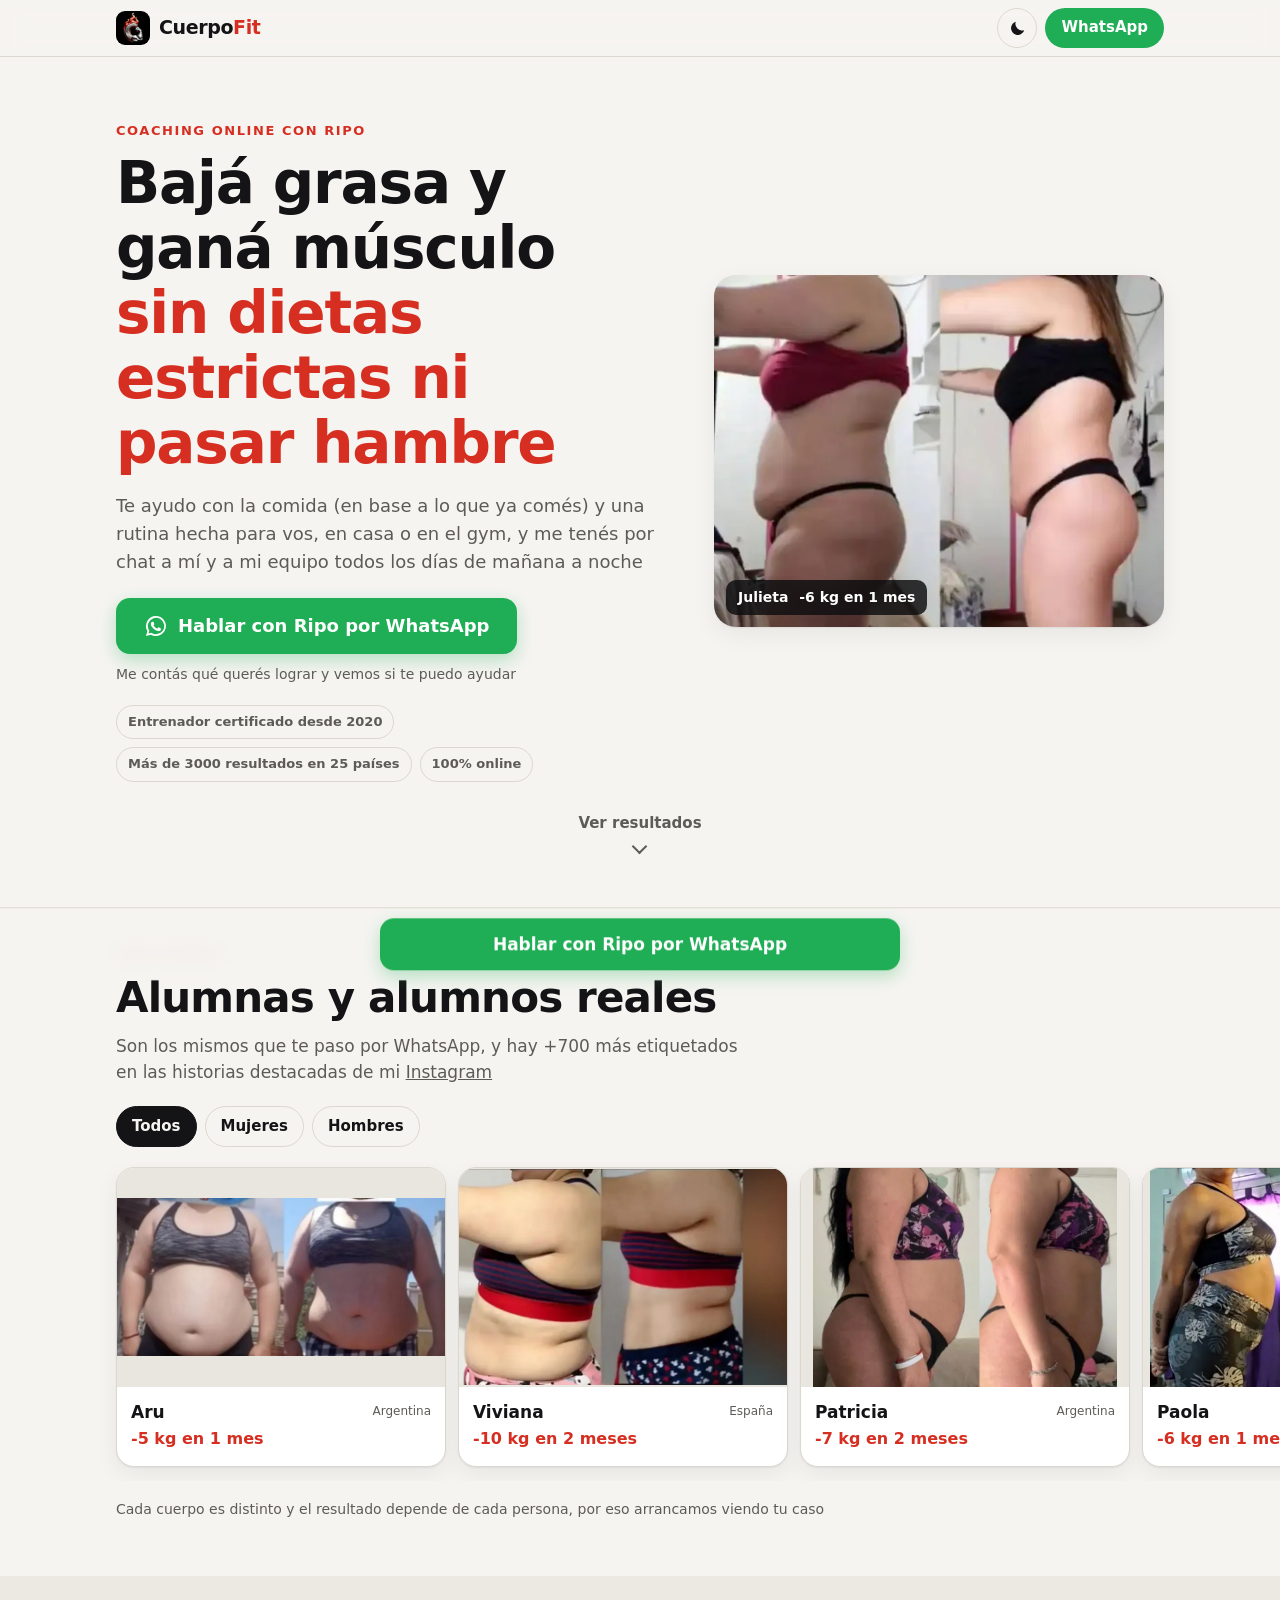
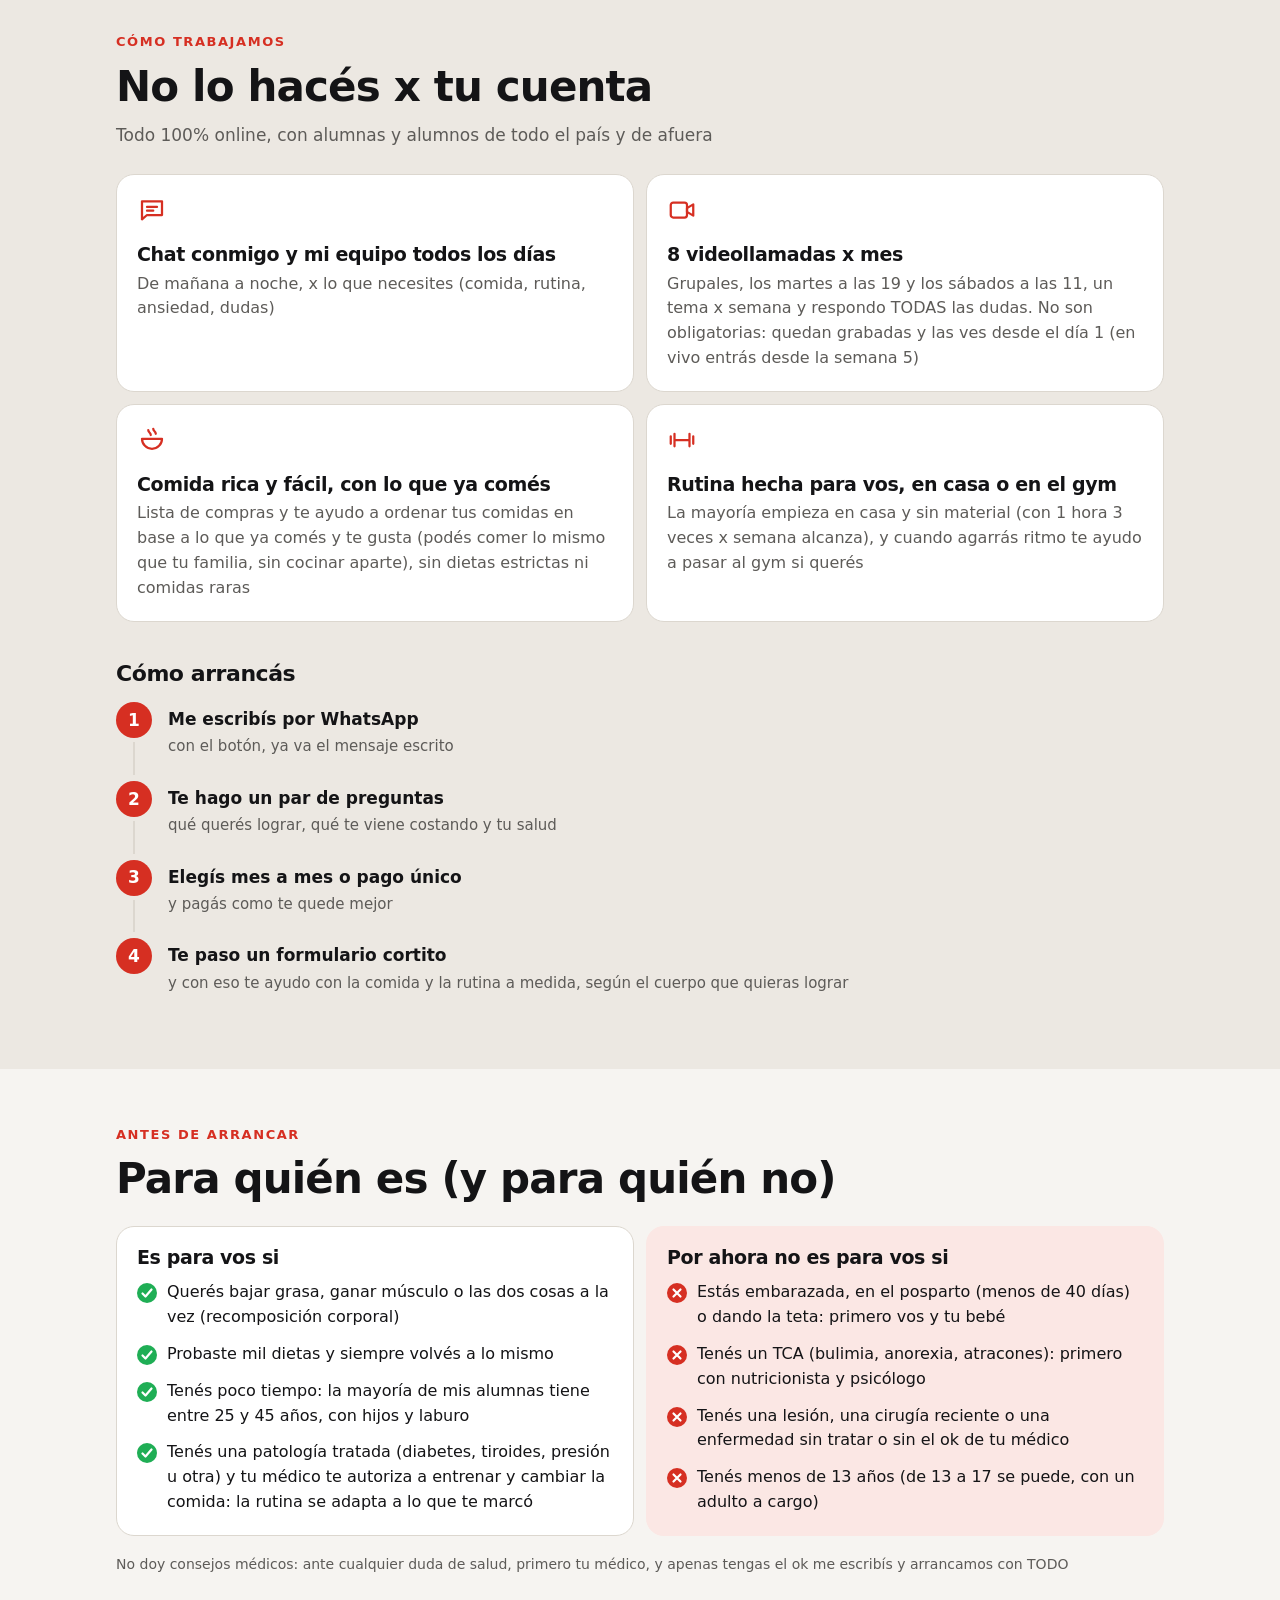
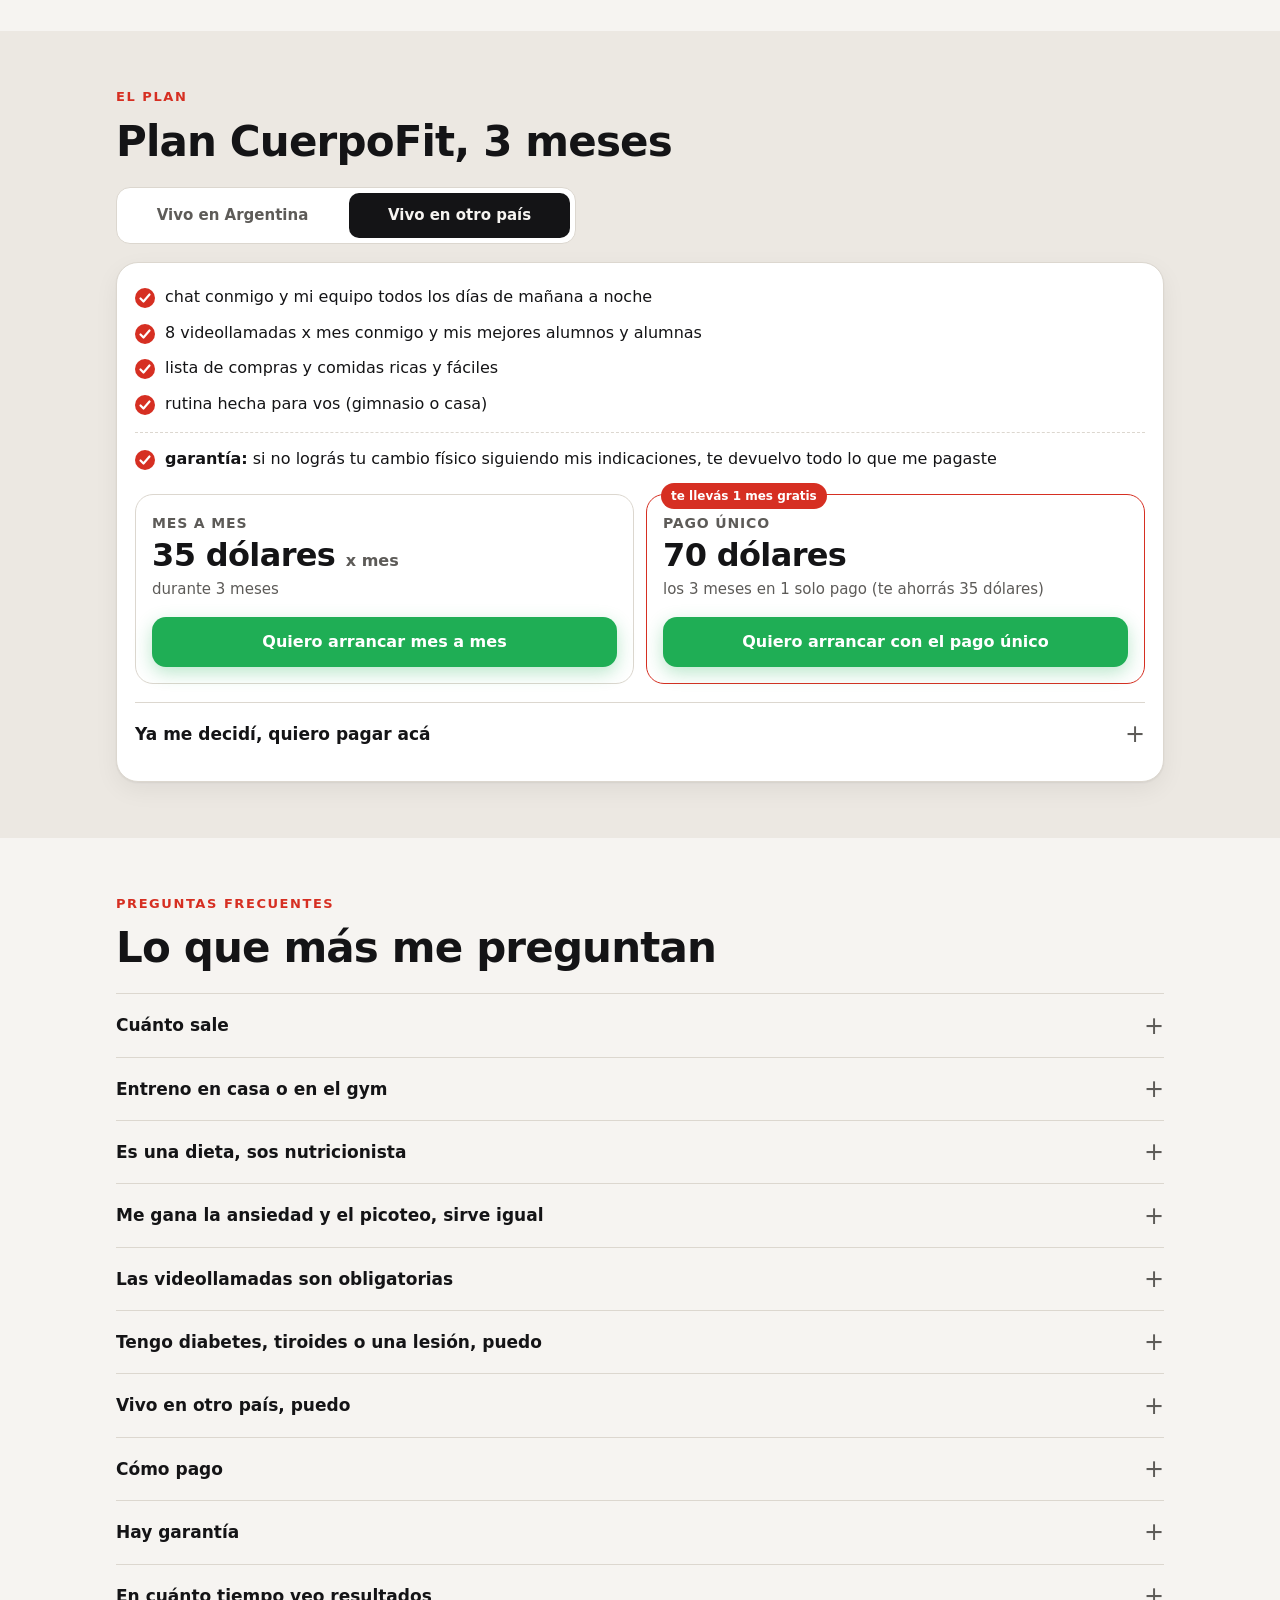
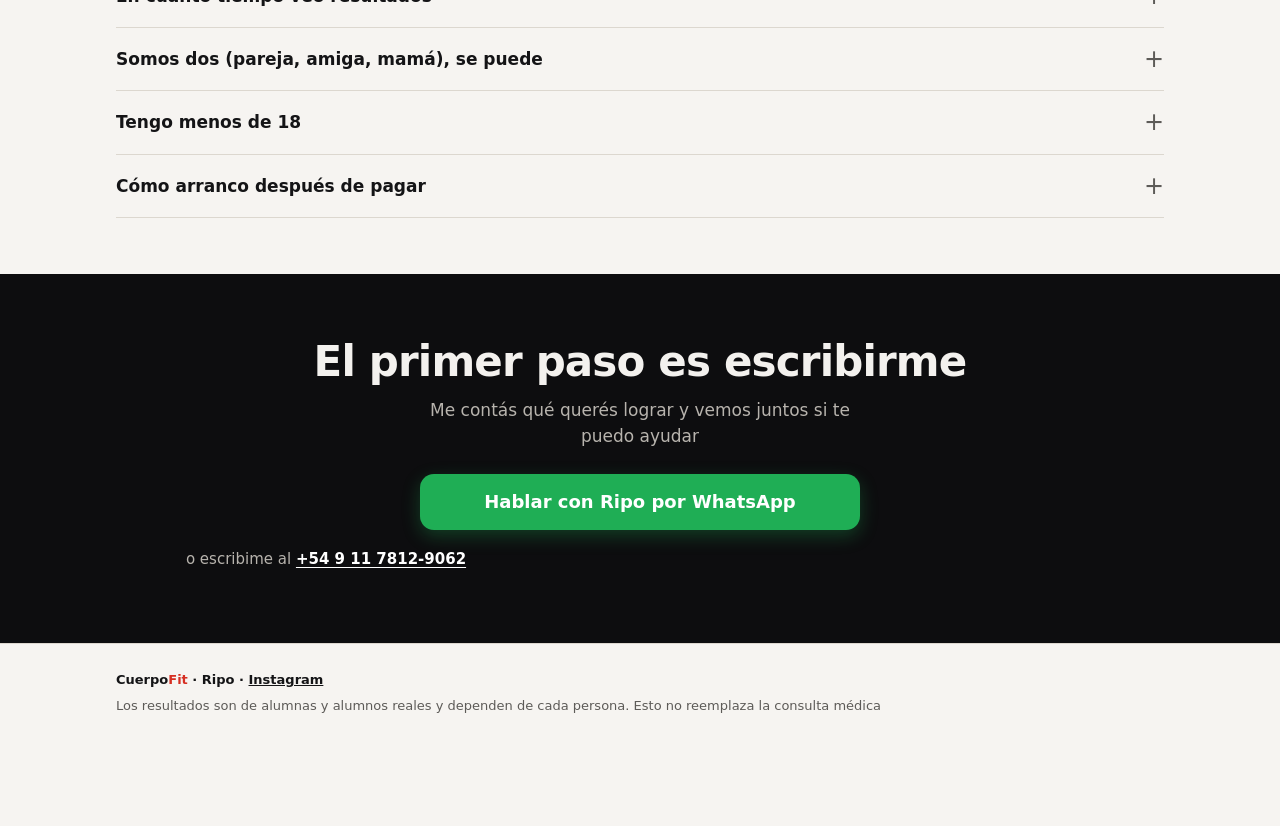
==== plan/index.html @ 4a41a340 "Página para leads en /plan (resultados, cómo funciona, plan y botón al wpp) Co-Authored-By: Claude F" ====
<!doctype html>
<html lang="es-AR">
<head>
<meta charset="utf-8">
<meta name="viewport" content="width=device-width, initial-scale=1, viewport-fit=cover">
<title>CuerpoFit con Ripo</title>
<meta name="description" content="Coaching online para bajar grasa y ganar músculo sin dietas estrictas: comida en base a lo que ya comés, rutina en casa o gym y chat conmigo y mi equipo todos los días">
<meta name="robots" content="noindex">
<meta name="color-scheme" content="dark light">
<meta name="theme-color" content="#0d0d0f" media="(prefers-color-scheme: dark)">
<meta name="theme-color" content="#f6f4f1" media="(prefers-color-scheme: light)">
<meta property="og:title" content="CuerpoFit con Ripo">
<meta property="og:description" content="Bajá grasa y ganá músculo sin dietas estrictas ni pasar hambre">
<meta property="og:image" content="assets/img/julieta.webp">
<link rel="icon" href="assets/img/favicon.png">
<link rel="apple-touch-icon" href="assets/img/icon-180.png">
<link rel="preload" as="image" href="assets/img/julieta.webp" fetchpriority="high">
<link rel="stylesheet" href="assets/styles.css">
<script>
  // tema elegido a mano (si lo hay) antes de pintar, para que no parpadee
  try { var t = localStorage.getItem("cf-tema"); if (t === "light" || t === "dark") document.documentElement.setAttribute("data-theme", t); } catch (e) {}
</script>
</head>
<body>

<a class="skip" href="#plan">Ir al plan y los valores</a>

<div class="inapp" id="inapp" hidden>
  <p><b>Estás dentro de TikTok:</b> para que se abra WhatsApp tocá los <b>3 puntitos ···</b> de arriba a la derecha y elegí <b>Abrir en el navegador</b></p>
</div>

<header class="top">
  <div class="wrap top-in">
    <a class="marca" href="#inicio" aria-label="CuerpoFit, inicio">
      <img src="assets/img/logo.webp" width="34" height="34" alt="">
      <span>Cuerpo<em>Fit</em></span>
    </a>
    <div class="top-acc">
      <button class="tema" id="tema" type="button" aria-label="Cambiar entre modo claro y oscuro">
        <svg class="i-sol" viewBox="0 0 24 24" aria-hidden="true"><circle cx="12" cy="12" r="4.5"/><path d="M12 2v2.5M12 19.5V22M2 12h2.5M19.5 12H22M4.9 4.9l1.8 1.8M17.3 17.3l1.8 1.8M4.9 19.1l1.8-1.8M17.3 6.7l1.8-1.8"/></svg>
        <svg class="i-luna" viewBox="0 0 24 24" aria-hidden="true"><path d="M20.5 14.2A8.5 8.5 0 0 1 9.8 3.5a8.5 8.5 0 1 0 10.7 10.7z"/></svg>
      </button>
      <a class="pill js-wa" data-boton="hablar" href="https://wa.me/5491178129062?text=hola%20Ripo%2C%20vengo%20de%20la%20p%C3%A1gina">WhatsApp</a>
    </div>
  </div>
</header>

<main>

<!-- 1. Qué es y para quién -->
<section class="hero" id="inicio">
  <div class="wrap hero-in">
    <div class="hero-txt">
      <p class="kicker">Coaching online con Ripo</p>
      <h1>Bajá grasa y ganá músculo <span>sin dietas estrictas ni pasar hambre</span></h1>
      <p class="lead">Te ayudo con la comida (en base a lo que ya comés) y una rutina hecha para vos, en casa o en el gym, y me tenés por chat a mí y a mi equipo todos los días de mañana a noche</p>
      <a class="btn btn-wa js-wa" id="cta-hero" data-boton="hablar" href="https://wa.me/5491178129062?text=hola%20Ripo%2C%20vengo%20de%20la%20p%C3%A1gina">
        <svg viewBox="0 0 24 24" aria-hidden="true"><path d="M12 2a10 10 0 0 0-8.6 15.1L2 22l5-1.3A10 10 0 1 0 12 2zm0 18.2a8.2 8.2 0 0 1-4.2-1.2l-.3-.2-3 .8.8-2.9-.2-.3A8.2 8.2 0 1 1 12 20.2zm4.5-6.1c-.2-.1-1.5-.7-1.7-.8-.2-.1-.4-.1-.6.1l-.8 1c-.1.2-.3.2-.5.1a6.7 6.7 0 0 1-3.3-2.9c-.2-.4.2-.4.7-1.3.1-.2 0-.3 0-.4l-.8-1.8c-.2-.5-.4-.4-.6-.4h-.5c-.2 0-.4.1-.7.3a2.8 2.8 0 0 0-.9 2.1 4.9 4.9 0 0 0 1 2.6 11.2 11.2 0 0 0 4.3 3.8c1.6.7 2.2.7 3 .6.5-.1 1.5-.6 1.7-1.2.2-.6.2-1.1.2-1.2-.1-.1-.3-.2-.5-.3z"/></svg>
        Hablar con Ripo por WhatsApp
      </a>
      <p class="sub-cta">Me contás qué querés lograr y vemos si te puedo ayudar</p>
      <ul class="sellos">
        <li>Entrenador certificado desde 2020</li>
        <li>Más de 3000 resultados en 25 países</li>
        <li>100% online</li>
      </ul>
    </div>
    <figure class="hero-foto">
      <img src="assets/img/julieta.webp" width="665" height="520" alt="Antes y después de Julieta, de perfil: menos panza y cintura más chica" fetchpriority="high">
      <figcaption><b>Julieta</b> -6 kg en 1 mes</figcaption>
    </figure>
  </div>
  <a class="bajar" href="#resultados">Ver resultados</a>
</section>

<!-- 2. Resultados reales (los mismos del PDF que manda el closer) -->
<section class="sec" id="resultados" aria-labelledby="t-res">
  <div class="wrap">
    <p class="kicker">Resultados</p>
    <h2 id="t-res">Alumnas y alumnos reales</h2>
    <p class="intro">Son los mismos que te paso por WhatsApp, y hay +700 más etiquetados en las historias destacadas de mi <a href="https://www.instagram.com/joa.ripo/" rel="noopener" target="_blank">Instagram</a></p>
    <div class="chips" role="group" aria-label="Filtrar resultados">
      <button type="button" class="chip on" data-f="todos" aria-pressed="true">Todos</button>
      <button type="button" class="chip" data-f="m" aria-pressed="false">Mujeres</button>
      <button type="button" class="chip" data-f="h" aria-pressed="false">Hombres</button>
    </div>
  </div>
  <div class="carrusel" id="carrusel" tabindex="0" aria-label="Fotos de antes y después, deslizá para ver más">
    <figure class="res" data-g="m"><img src="assets/img/aru.webp" width="720" height="346" alt="Antes y después de Aru" loading="lazy" decoding="async"><figcaption><b>Aru</b><span>-5 kg en 1 mes</span><small>Argentina</small></figcaption></figure>
    <figure class="res" data-g="m"><img src="assets/img/viviana.webp" width="720" height="474" alt="Antes y después de Viviana" loading="lazy" decoding="async"><figcaption><b>Viviana</b><span>-10 kg en 2 meses</span><small>España</small></figcaption></figure>
    <figure class="res" data-g="m"><img src="assets/img/patricia.webp" width="707" height="508" alt="Antes y después de Patricia" loading="lazy" decoding="async"><figcaption><b>Patricia</b><span>-7 kg en 2 meses</span><small>Argentina</small></figcaption></figure>
    <figure class="res" data-g="m"><img src="assets/img/paola.webp" width="606" height="423" alt="Antes y después de Paola" loading="lazy" decoding="async"><figcaption><b>Paola</b><span>-6 kg en 1 mes y medio</span><small>Argentina</small></figcaption></figure>
    <figure class="res" data-g="m"><img src="assets/img/karla.webp" width="619" height="520" alt="Antes y después de Karla" loading="lazy" decoding="async"><figcaption><b>Karla</b><span>-3 kg en 21 días</span><small>Argentina</small></figcaption></figure>
    <figure class="res" data-g="m"><img src="assets/img/sofia.webp" width="583" height="520" alt="Antes y después de Sofía" loading="lazy" decoding="async"><figcaption><b>Sofía</b><span>+5 kg en 1 mes</span><small>España</small></figcaption></figure>
    <figure class="res" data-g="h"><img src="assets/img/bruno.webp" width="622" height="442" alt="Antes y después de Bruno" loading="lazy" decoding="async"><figcaption><b>Bruno</b><span>-25 kg en 6 meses</span><small>Argentina</small></figcaption></figure>
    <figure class="res" data-g="h"><img src="assets/img/facundo.webp" width="720" height="234" alt="Progreso de Facundo en cuatro fotos" loading="lazy" decoding="async"><figcaption><b>Facundo</b><span>-18 kg en 5 meses</span><small>Argentina</small></figcaption></figure>
    <figure class="res" data-g="h"><img src="assets/img/joel.webp" width="720" height="440" alt="Antes y después de Joel" loading="lazy" decoding="async"><figcaption><b>Joel</b><span>-14 kg en 3 meses</span><small>Venezuela</small></figcaption></figure>
    <figure class="res" data-g="h"><img src="assets/img/tomas.webp" width="629" height="394" alt="Antes y después de Tomás" loading="lazy" decoding="async"><figcaption><b>Tomás</b><span>-13 kg en 56 días</span><small>Argentina</small></figcaption></figure>
    <figure class="res" data-g="h"><img src="assets/img/ricardo.webp" width="720" height="434" alt="Antes y después de Ricardo" loading="lazy" decoding="async"><figcaption><b>Ricardo</b><span>-10 kg en 2 meses</span><small>Argentina</small></figcaption></figure>
    <figure class="res" data-g="h"><img src="assets/img/juan.webp" width="411" height="474" alt="Antes y después de Juan" loading="lazy" decoding="async"><figcaption><b>Juan</b><span>-10 kg en 3 meses</span><small>Argentina</small></figcaption></figure>
    <figure class="res" data-g="h"><img src="assets/img/jorge.webp" width="720" height="463" alt="Antes y después de Jorge" loading="lazy" decoding="async"><figcaption><b>Jorge</b><span>-10 kg en 3 meses</span><small>Argentina</small></figcaption></figure>
    <figure class="res" data-g="h"><img src="assets/img/alejandro.webp" width="682" height="438" alt="Antes y después de Alejandro" loading="lazy" decoding="async"><figcaption><b>Alejandro</b><span>-7 kg en 2 meses</span><small>Argentina</small></figcaption></figure>
    <figure class="res" data-g="h"><img src="assets/img/emanuel.webp" width="533" height="392" alt="Antes y después de Emanuel" loading="lazy" decoding="async"><figcaption><b>Emanuel</b><span>-7 kg en 2 meses</span><small>México</small></figcaption></figure>
    <figure class="res" data-g="h"><img src="assets/img/german.webp" width="527" height="520" alt="Antes y después de Germán" loading="lazy" decoding="async"><figcaption><b>Germán</b><span>-3 kg en 14 días</span><small>Argentina</small></figcaption></figure>
    <figure class="res" data-g="h"><img src="assets/img/bilal.webp" width="713" height="472" alt="Antes y después de Bilal" loading="lazy" decoding="async"><figcaption><b>Bilal</b><span>+7 kg en 3 meses</span><small>España</small></figcaption></figure>
  </div>
  <div class="wrap">
    <p class="nota">Cada cuerpo es distinto y el resultado depende de cada persona, por eso arrancamos viendo tu caso</p>
  </div>
</section>

<!-- 3. Cómo funciona -->
<section class="sec alt" id="como" aria-labelledby="t-como">
  <div class="wrap">
    <p class="kicker">Cómo trabajamos</p>
    <h2 id="t-como">No lo hacés x tu cuenta</h2>
    <p class="intro">Todo 100% online, con alumnas y alumnos de todo el país y de afuera</p>
    <div class="grid4">
      <article class="card">
        <svg viewBox="0 0 24 24" aria-hidden="true"><path d="M4 5h16v11H8l-4 3.5z"/><path d="M8 9.5h8M8 12.5h5"/></svg>
        <h3>Chat conmigo y mi equipo todos los días</h3>
        <p>De mañana a noche, x lo que necesites (comida, rutina, ansiedad, dudas)</p>
      </article>
      <article class="card">
        <svg viewBox="0 0 24 24" aria-hidden="true"><rect x="3" y="6" width="13" height="12" rx="2"/><path d="M16 10.5l5-3v9l-5-3z"/></svg>
        <h3>8 videollamadas x mes</h3>
        <p>Grupales, los martes a las 19 y los sábados a las 11, un tema x semana y respondo TODAS las dudas. No son obligatorias: quedan grabadas y las ves desde el día 1 (en vivo entrás desde la semana 5)</p>
      </article>
      <article class="card">
        <svg viewBox="0 0 24 24" aria-hidden="true"><path d="M4 11h16a8 8 0 0 1-16 0z"/><path d="M9 4c0 2 2 2 2 4M13 3c0 2 2 2 2 4"/></svg>
        <h3>Comida rica y fácil, con lo que ya comés</h3>
        <p>Lista de compras y te ayudo a ordenar tus comidas en base a lo que ya comés y te gusta (podés comer lo mismo que tu familia, sin cocinar aparte), sin dietas estrictas ni comidas raras</p>
      </article>
      <article class="card">
        <svg viewBox="0 0 24 24" aria-hidden="true"><path d="M3 9v6M6 7v10M18 7v10M21 9v6M6 12h12"/></svg>
        <h3>Rutina hecha para vos, en casa o en el gym</h3>
        <p>La mayoría empieza en casa y sin material (con 1 hora 3 veces x semana alcanza), y cuando agarrás ritmo te ayudo a pasar al gym si querés</p>
      </article>
    </div>

    <h3 class="h-pasos">Cómo arrancás</h3>
    <ol class="pasos">
      <li><b>Me escribís por WhatsApp</b><span>con el botón, ya va el mensaje escrito</span></li>
      <li><b>Te hago un par de preguntas</b><span>qué querés lograr, qué te viene costando y tu salud</span></li>
      <li><b>Elegís mes a mes o pago único</b><span>y pagás como te quede mejor</span></li>
      <li><b>Te paso un formulario cortito</b><span>y con eso te ayudo con la comida y la rutina a medida, según el cuerpo que quieras lograr</span></li>
    </ol>
  </div>
</section>

<!-- 4. Para quién es y para quién no -->
<section class="sec" id="para-quien" aria-labelledby="t-quien">
  <div class="wrap">
    <p class="kicker">Antes de arrancar</p>
    <h2 id="t-quien">Para quién es (y para quién no)</h2>
    <div class="dos">
      <div class="lista si">
        <h3>Es para vos si</h3>
        <ul>
          <li>Querés bajar grasa, ganar músculo o las dos cosas a la vez (recomposición corporal)</li>
          <li>Probaste mil dietas y siempre volvés a lo mismo</li>
          <li>Tenés poco tiempo: la mayoría de mis alumnas tiene entre 25 y 45 años, con hijos y laburo</li>
          <li>Tenés una patología tratada (diabetes, tiroides, presión u otra) y tu médico te autoriza a entrenar y cambiar la comida: la rutina se adapta a lo que te marcó</li>
        </ul>
      </div>
      <div class="lista no">
        <h3>Por ahora no es para vos si</h3>
        <ul>
          <li>Estás embarazada, en el posparto (menos de 40 días) o dando la teta: primero vos y tu bebé</li>
          <li>Tenés un TCA (bulimia, anorexia, atracones): primero con nutricionista y psicólogo</li>
          <li>Tenés una lesión, una cirugía reciente o una enfermedad sin tratar o sin el ok de tu médico</li>
          <li>Tenés menos de 13 años (de 13 a 17 se puede, con un adulto a cargo)</li>
        </ul>
      </div>
    </div>
    <p class="nota">No doy consejos médicos: ante cualquier duda de salud, primero tu médico, y apenas tengas el ok me escribís y arrancamos con TODO</p>
  </div>
</section>

<!-- 5. El plan y los valores según país -->
<section class="sec alt" id="plan" aria-labelledby="t-plan">
  <div class="wrap">
    <p class="kicker">El plan</p>
    <h2 id="t-plan">Plan CuerpoFit, 3 meses</h2>

    <div class="pais" role="radiogroup" aria-label="Dónde vivís">
      <button type="button" role="radio" class="pais-b" data-pais="ar" aria-checked="false">Vivo en Argentina</button>
      <button type="button" role="radio" class="pais-b" data-pais="ext" aria-checked="false">Vivo en otro país</button>
    </div>
    <p class="pais-pide" id="pais-pide">Elegí dónde vivís para ver los valores</p>

    <div class="plan">
      <ul class="incluye">
        <li>chat conmigo y mi equipo todos los días de mañana a noche</li>
        <li>8 videollamadas x mes conmigo y mis mejores alumnos y alumnas</li>
        <li>lista de compras y comidas ricas y fáciles</li>
        <li>rutina hecha para vos (gimnasio o casa)</li>
        <li class="gar"><b>garantía:</b> si no lográs tu cambio físico siguiendo mis indicaciones, te devuelvo todo lo que me pagaste</li>
      </ul>

      <div class="precios" id="precios" hidden>
        <div class="op">
          <p class="op-t">Mes a mes</p>
          <p class="op-p"><span data-v="mes"></span> <small>x mes</small></p>
          <p class="op-s">durante 3 meses</p>
          <a class="btn btn-wa btn-sm js-wa" data-boton="mes" href="https://wa.me/5491178129062">Quiero arrancar mes a mes</a>
        </div>
        <div class="op op-dest">
          <p class="op-badge">te llevás 1 mes gratis</p>
          <p class="op-t">Pago único</p>
          <p class="op-p"><span data-v="unico"></span></p>
          <p class="op-s">los 3 meses en 1 solo pago (te ahorrás <span data-v="ahorro"></span>)</p>
          <a class="btn btn-wa btn-sm js-wa" data-boton="unico" href="https://wa.me/5491178129062">Quiero arrancar con el pago único</a>
        </div>
      </div>

      <details class="pagar" id="pagar" hidden>
        <summary>Ya me decidí, quiero pagar acá</summary>
        <div class="pagar-in">
          <p data-v="medio"></p>
          <div class="pagar-bot">
            <a class="btn btn-pago js-pago" data-op="mes" href="#" rel="noopener" target="_blank">Pagar <span data-v="mes"></span> (primer mes)</a>
            <a class="btn btn-pago js-pago" data-op="unico" href="#" rel="noopener" target="_blank">Pagar <span data-v="unico"></span> (pago único)</a>
          </div>
          <p class="pagar-nota">Después de pagar, mandame el comprobante por WhatsApp así arrancamos</p>
          <a class="btn btn-linea js-wa" data-boton="pague" href="https://wa.me/5491178129062">Ya pagué, mandar comprobante</a>
          <p class="pagar-alt" data-v="alt"></p>
        </div>
      </details>
    </div>
  </div>
</section>

<!-- 6. Preguntas frecuentes (las que más llegan por privado y por wpp) -->
<section class="sec" id="preguntas" aria-labelledby="t-faq">
  <div class="wrap">
    <p class="kicker">Preguntas frecuentes</p>
    <h2 id="t-faq">Lo que más me preguntan</h2>
    <div class="faq">
      <details><summary>Cuánto sale</summary><p>Lo tenés arriba en <a href="#plan">el plan</a>, según si vivís en Argentina o afuera. Podés pagar mes a mes o los 3 meses juntos en 1 solo pago (y te llevás 1 mes gratis)</p></details>
      <details><summary>Entreno en casa o en el gym</summary><p>Como quieras, la mayoría de mis alumnas empieza en casa y sin material, y una vez que se acomodan y agarramos ritmo, las ayudo a empezar el gym a las que quieren</p></details>
      <details><summary>Es una dieta, sos nutricionista</summary><p>Soy entrenador especialista en pérdida de grasa y ganancia de músculo, y mejoro tus comidas en base a lo que YA venís comiendo (no te doy cosas raras ni dietas estrictas)</p></details>
      <details><summary>Me gana la ansiedad y el picoteo, sirve igual</summary><p>Es lo que le pasa a casi todas mis alumnas antes de arrancar (después de probar mil cosas), y para eso está el chat conmigo y mi equipo todos los días: lo vamos ordenando SIN dejar de comer lo que te gusta y sin pasar hambre</p></details>
      <details><summary>Las videollamadas son obligatorias</summary><p>No, quedan grabadas y las ves cuando puedas desde el día 1 (en vivo entrás desde la semana 5)</p></details>
      <details><summary>Tengo diabetes, tiroides o una lesión, puedo</summary><p>Si lo estás tratando con tu médico y te autoriza a entrenar y cambiar la comida, si: la rutina se adapta a lo que te marcó. Si no lo trataste o no tenés el ok, primero tu médico y apenas lo tengas me escribís (yo no doy consejos médicos)</p></details>
      <details><summary>Vivo en otro país, puedo</summary><p>Si, es todo 100% online y tengo alumnas de todo el país y de afuera. Se paga en dólares con tarjeta de débito o crédito (sin hacerte cuenta de PayPal), o x Prex o Western</p></details>
      <details><summary>Cómo pago</summary><p>En Argentina con Mercado Pago (desde acá mismo) o transferencia, y afuera con tarjeta, Prex o Western. Después me mandás el comprobante por WhatsApp y arrancamos</p></details>
      <details><summary>Hay garantía</summary><p>Si, la devolución aplica cuando, habiendo completado los meses que contrataste y haciendo el plan, no llegás al cuerpo que querés: ahí te devuelvo TODO lo que pagaste, cada centavo</p></details>
      <details><summary>En cuánto tiempo veo resultados</summary><p>Depende de cada cuerpo y de cuánto lo sostengas, x eso no te prometo kilos exactos. Lo que ves arriba son alumnas y alumnos reales, y muchas bajan 10 kg en 2 a 3 meses</p></details>
      <details><summary>Somos dos (pareja, amiga, mamá), se puede</summary><p>Si, hay plan para dos, escribime y te paso el valor</p></details>
      <details><summary>Tengo menos de 18</summary><p>De 13 a 17 se puede, pero tiene que estar de acuerdo un adulto que se haga cargo (mamá, papá o tutor): que me escriba y le explico todo. Menores de 13, no</p></details>
      <details><summary>Cómo arranco después de pagar</summary><p>Me mandás el comprobante por WhatsApp y te paso un formulario cortito, con eso te ayudo con la comida y la rutina a medida (según el cuerpo que quieras lograr)</p></details>
    </div>
  </div>
</section>

<!-- 7. Cierre -->
<section class="cierre" id="cierre" aria-labelledby="t-cierre">
  <div class="wrap">
    <h2 id="t-cierre">El primer paso es escribirme</h2>
    <p>Me contás qué querés lograr y vemos juntos si te puedo ayudar</p>
    <a class="btn btn-wa js-wa" data-boton="hablar" href="https://wa.me/5491178129062?text=hola%20Ripo%2C%20vengo%20de%20la%20p%C3%A1gina">Hablar con Ripo por WhatsApp</a>
    <p class="num">o escribime al <button type="button" class="copiar" data-copiar="+5491178129062">+54 9 11 7812-9062</button></p>
  </div>
</section>

</main>

<footer class="pie">
  <div class="wrap">
    <p class="pie-marca">Cuerpo<em>Fit</em> · Ripo · <a href="https://www.instagram.com/joa.ripo/" rel="noopener" target="_blank">Instagram</a></p>
    <p>Los resultados son de alumnas y alumnos reales y dependen de cada persona. Esto no reemplaza la consulta médica</p>
  </div>
</footer>

<!-- botón siempre a mano en el celu -->
<div class="barra" id="barra" aria-hidden="true">
  <a class="btn btn-wa js-wa" data-boton="hablar" tabindex="-1" href="https://wa.me/5491178129062?text=hola%20Ripo%2C%20vengo%20de%20la%20p%C3%A1gina">Hablar con Ripo por WhatsApp</a>
</div>

<!-- si WhatsApp no se abre (navegador de TikTok / Instagram) -->
<div class="hoja" id="hoja" role="dialog" aria-modal="true" aria-labelledby="hoja-t" hidden>
  <div class="hoja-in">
    <button type="button" class="hoja-x" id="hoja-x" aria-label="Cerrar">×</button>
    <h3 id="hoja-t">No se abrió WhatsApp?</h3>
    <p id="hoja-tip">A veces TikTok e Instagram no lo dejan abrir. Tocá los <b>3 puntitos ···</b> de arriba, elegí <b>Abrir en el navegador</b> y tocá el botón otra vez, o hacelo a mano:</p>
    <ol>
      <li>Copiá el mensaje <button type="button" class="copiar btn-linea" id="copiar-msj" data-copiar="">Copiar mensaje</button></li>
      <li>Copiá mi número <button type="button" class="copiar btn-linea" data-copiar="+5491178129062">+54 9 11 7812-9062</button></li>
      <li>Abrí WhatsApp, tocá la lupita, pegá el número y mandame el mensaje (no hace falta que me agendes)</li>
    </ol>
  </div>
</div>

<script src="assets/app.js" defer></script>
</body>
</html>
---- plan/assets/styles.css ----
/* CuerpoFit: página para leads. Sin frameworks ni fuentes externas (carga rápida en el celu) */
:root {
  --bg: #f6f4f1;
  --bg2: #ecE8e2;
  --card: #ffffff;
  --txt: #141416;
  --mut: #5d5b58;
  --lin: #dcd7cf;
  --rojo: #d62f22;
  --rojo-s: #fbe7e4;
  --wa: #1fae55;
  --wa-txt: #ffffff;
  --wa-h: #178d44;
  --foto: #e9e5df;
  --som: 0 1px 2px rgba(20, 20, 22, .06), 0 8px 24px rgba(20, 20, 22, .06);
  color-scheme: light;
}
@media (prefers-color-scheme: dark) {
  :root:not([data-theme="light"]) {
    --bg: #0d0d0f;
    --bg2: #141417;
    --card: #1a1a1e;
    --txt: #f3f1ee;
    --mut: #a6a29c;
    --lin: #2b2b31;
    --rojo: #ff4a3a;
    --rojo-s: #2a1513;
    --wa: #25d366;
    --wa-txt: #052e14;
    --wa-h: #1fb457;
    --foto: #08080a;
    --som: 0 1px 2px rgba(0, 0, 0, .4), 0 10px 30px rgba(0, 0, 0, .35);
    color-scheme: dark;
  }
}
:root[data-theme="dark"] {
  --bg: #0d0d0f;
  --bg2: #141417;
  --card: #1a1a1e;
  --txt: #f3f1ee;
  --mut: #a6a29c;
  --lin: #2b2b31;
  --rojo: #ff4a3a;
  --rojo-s: #2a1513;
  --wa: #25d366;
  --wa-txt: #052e14;
  --wa-h: #1fb457;
  --foto: #08080a;
  --som: 0 1px 2px rgba(0, 0, 0, .4), 0 10px 30px rgba(0, 0, 0, .35);
  color-scheme: dark;
}

* { box-sizing: border-box; }
html { -webkit-text-size-adjust: 100%; scroll-behavior: smooth; scroll-padding-top: 64px; }
@media (prefers-reduced-motion: reduce) { html { scroll-behavior: auto; } * { transition: none !important; } }
body {
  margin: 0;
  background: var(--bg);
  color: var(--txt);
  font: 400 17px/1.55 system-ui, -apple-system, "Segoe UI", Roboto, "Helvetica Neue", Arial, sans-serif;
  -webkit-font-smoothing: antialiased;
  overflow-x: hidden;
  padding-bottom: env(safe-area-inset-bottom);
}
img { max-width: 100%; display: block; }
a { color: inherit; }
h1, h2, h3 { margin: 0; line-height: 1.12; letter-spacing: -.02em; text-wrap: balance; }
p { margin: 0; }
button { font: inherit; color: inherit; }
:focus-visible { outline: 3px solid var(--rojo); outline-offset: 3px; border-radius: 6px; }

.wrap { width: 100%; max-width: 1080px; margin: 0 auto; padding: 0 16px; }
.skip { position: absolute; left: -9999px; }
.skip:focus { left: 12px; top: 12px; z-index: 50; background: var(--card); padding: 8px 12px; border-radius: 8px; }

.kicker { font-size: 13px; font-weight: 700; letter-spacing: .12em; text-transform: uppercase; color: var(--rojo); margin-bottom: 10px; }

/* aviso navegador de TikTok */
.inapp { background: var(--rojo); color: #fff; font-size: 15px; line-height: 1.4; padding: 10px 16px; text-align: center; }

/* cabecera */
.top { position: sticky; top: 0; z-index: 20; background: color-mix(in srgb, var(--bg) 88%, transparent); backdrop-filter: saturate(1.4) blur(10px); -webkit-backdrop-filter: saturate(1.4) blur(10px); border-bottom: 1px solid var(--lin); }
.top-in { display: flex; align-items: center; justify-content: space-between; height: 56px; }
.marca { display: flex; align-items: center; gap: 9px; text-decoration: none; font-weight: 800; font-size: 19px; letter-spacing: -.02em; }
.marca img { border-radius: 9px; background: #000; }
.marca em, .pie-marca em { font-style: normal; color: var(--rojo); }
.top-acc { display: flex; align-items: center; gap: 8px; }
.tema { width: 40px; height: 40px; display: grid; place-items: center; border: 1px solid var(--lin); border-radius: 999px; background: transparent; cursor: pointer; }
.tema svg { width: 19px; height: 19px; fill: none; stroke: currentColor; stroke-width: 1.8; stroke-linecap: round; }
.tema .i-luna { fill: currentColor; stroke: none; }
.tema .i-sol { display: none; }
@media (prefers-color-scheme: dark) { :root:not([data-theme="light"]) .tema .i-sol { display: block; } :root:not([data-theme="light"]) .tema .i-luna { display: none; } }
:root[data-theme="dark"] .tema .i-sol { display: block; }
:root[data-theme="dark"] .tema .i-luna { display: none; }
.pill { display: inline-flex; align-items: center; height: 40px; padding: 0 16px; border-radius: 999px; background: var(--wa); color: var(--wa-txt); font-weight: 700; font-size: 15px; text-decoration: none; }

/* botones */
.btn { display: flex; align-items: center; justify-content: center; gap: 10px; width: 100%; min-height: 56px; padding: 14px 20px; border: 0; border-radius: 14px; font-weight: 750; font-size: 18px; line-height: 1.2; text-align: center; text-decoration: none; cursor: pointer; transition: transform .12s ease, background-color .15s ease; }
.btn:active { transform: scale(.98); }
.btn svg { width: 24px; height: 24px; fill: currentColor; flex: none; }
.btn-wa { background: var(--wa); color: var(--wa-txt); box-shadow: 0 6px 18px color-mix(in srgb, var(--wa) 30%, transparent); }
.btn-wa:hover { background: var(--wa-h); }
.btn-sm { min-height: 50px; font-size: 16px; padding: 12px 14px; }
.btn-pago { background: var(--txt); color: var(--bg); min-height: 52px; font-size: 16px; }
.btn-linea { background: transparent; color: var(--txt); border: 1.5px solid var(--lin); min-height: 48px; font-size: 16px; }

/* hero */
.hero { padding: 28px 0 18px; }
.hero-in { display: grid; gap: 26px; align-items: center; }
.hero h1 { font-size: clamp(34px, 9.4vw, 58px); font-weight: 850; }
.hero h1 span { color: var(--rojo); }
.lead { margin: 16px 0 22px; font-size: 18px; color: var(--mut); max-width: 34em; }
.sub-cta { margin-top: 10px; font-size: 14px; color: var(--mut); text-align: center; }
.sellos { list-style: none; padding: 0; margin: 20px 0 0; display: flex; flex-wrap: wrap; gap: 8px; }
.sellos li { font-size: 13px; font-weight: 600; padding: 6px 11px; border: 1px solid var(--lin); border-radius: 999px; color: var(--mut); }
.hero-foto { margin: 0; position: relative; border-radius: 22px; overflow: hidden; background: var(--foto); box-shadow: var(--som); }
.hero-foto img { width: 100%; height: auto; aspect-ratio: 665 / 520; object-fit: cover; }
.hero-foto figcaption, .res figcaption b { font-weight: 750; }
.hero-foto figcaption { position: absolute; left: 12px; bottom: 12px; background: rgba(13, 13, 15, .82); color: #fff; padding: 7px 12px; border-radius: 10px; font-size: 14px; }
.hero-foto figcaption b { margin-right: 6px; }
.bajar { display: block; width: max-content; margin: 22px auto 0; font-size: 15px; font-weight: 600; color: var(--mut); text-decoration: none; padding: 8px 12px; }
.bajar::after { content: ""; display: block; width: 9px; height: 9px; margin: 6px auto 0; border-right: 2px solid currentColor; border-bottom: 2px solid currentColor; transform: rotate(45deg); }

@media (min-width: 860px) {
  .hero { padding: 64px 0 28px; }
  .hero-in { grid-template-columns: 1.1fr .9fr; gap: 48px; }
  .hero .btn { width: auto; display: inline-flex; padding: 16px 28px; }
  .sub-cta { text-align: left; }
}

/* secciones */
.sec { padding: 56px 0; }
.sec.alt { background: var(--bg2); }
.sec h2, .cierre h2 { font-size: clamp(28px, 7.4vw, 42px); font-weight: 820; }
.intro { margin-top: 12px; color: var(--mut); font-size: 17px; max-width: 38em; }
.nota { margin-top: 18px; font-size: 14px; color: var(--mut); }

/* resultados */
.chips { display: flex; gap: 8px; margin: 20px 0 16px; }
.chip { border: 1.5px solid var(--lin); background: transparent; border-radius: 999px; padding: 8px 15px; font-size: 15px; font-weight: 600; cursor: pointer; }
.chip.on { background: var(--txt); color: var(--bg); border-color: var(--txt); }
.carrusel { display: flex; gap: 12px; overflow-x: auto; scroll-snap-type: x mandatory; padding: 4px 16px 14px; scroll-padding: 0 16px; -webkit-overflow-scrolling: touch; scrollbar-width: thin; }
@media (min-width: 1112px) { .carrusel { padding-left: calc((100vw - 1080px) / 2 + 16px); scroll-padding-left: calc((100vw - 1080px) / 2 + 16px); } }
.res { flex: none; width: min(82vw, 330px); margin: 0; scroll-snap-align: start; background: var(--card); border-radius: 18px; overflow: hidden; box-shadow: var(--som); border: 1px solid var(--lin); }
.res[hidden] { display: none; }
.res img { width: 100%; height: auto; aspect-ratio: 3 / 2; object-fit: contain; background: var(--foto); }
.res figcaption { display: grid; grid-template-columns: 1fr auto; gap: 2px 8px; padding: 12px 14px 14px; }
.res figcaption span { grid-column: 1; color: var(--rojo); font-weight: 750; font-size: 16px; }
.res figcaption small { grid-row: 1; grid-column: 2; font-size: 12px; color: var(--mut); align-self: center; }

/* cómo funciona */
.grid4 { display: grid; gap: 12px; margin-top: 26px; }
@media (min-width: 700px) { .grid4 { grid-template-columns: 1fr 1fr; } }
.card { background: var(--card); border: 1px solid var(--lin); border-radius: 18px; padding: 20px; }
.card svg { width: 30px; height: 30px; fill: none; stroke: var(--rojo); stroke-width: 1.8; stroke-linecap: round; stroke-linejoin: round; margin-bottom: 12px; }
.card h3 { font-size: 19px; font-weight: 750; margin-bottom: 6px; }
.card p { color: var(--mut); font-size: 16px; }
.h-pasos { font-size: 22px; font-weight: 800; margin: 40px 0 16px; }
.pasos { list-style: none; counter-reset: p; padding: 0; margin: 0; display: grid; gap: 4px; }
.pasos li { counter-increment: p; position: relative; padding: 4px 0 18px 52px; }
.pasos li::before { content: counter(p); position: absolute; left: 0; top: 0; width: 36px; height: 36px; border-radius: 50%; display: grid; place-items: center; background: var(--rojo); color: #fff; font-weight: 800; }
.pasos li:not(:last-child)::after { content: ""; position: absolute; left: 17px; top: 40px; bottom: 2px; width: 2px; background: var(--lin); }
.pasos b { display: block; font-size: 17px; }
.pasos span { color: var(--mut); font-size: 15px; }

/* para quién */
.dos { display: grid; gap: 12px; margin-top: 24px; }
@media (min-width: 760px) { .dos { grid-template-columns: 1fr 1fr; } }
.lista { border-radius: 18px; padding: 20px; border: 1px solid var(--lin); background: var(--card); }
.lista h3 { font-size: 19px; font-weight: 780; margin-bottom: 12px; }
.lista ul { list-style: none; padding: 0; margin: 0; display: grid; gap: 12px; }
.lista li { position: relative; padding-left: 30px; font-size: 16px; }
.lista li::before { content: ""; position: absolute; left: 0; top: 3px; width: 20px; height: 20px; border-radius: 50%; }
.si li::before { background: var(--wa) url("data:image/svg+xml,%3Csvg xmlns='http://www.w3.org/2000/svg' viewBox='0 0 20 20'%3E%3Cpath d='M5.5 10.5l3 3 6-7' fill='none' stroke='white' stroke-width='2.2' stroke-linecap='round' stroke-linejoin='round'/%3E%3C/svg%3E") center / 100% no-repeat; }
.no { background: var(--rojo-s); border-color: transparent; }
.no li::before { background: var(--rojo) url("data:image/svg+xml,%3Csvg xmlns='http://www.w3.org/2000/svg' viewBox='0 0 20 20'%3E%3Cpath d='M6.5 6.5l7 7M13.5 6.5l-7 7' fill='none' stroke='white' stroke-width='2.2' stroke-linecap='round'/%3E%3C/svg%3E") center / 100% no-repeat; }

/* plan */
.pais { display: grid; grid-template-columns: 1fr 1fr; gap: 6px; padding: 5px; margin-top: 22px; background: var(--card); border: 1px solid var(--lin); border-radius: 14px; max-width: 460px; }
.pais-b { border: 0; background: transparent; border-radius: 10px; padding: 11px 6px; font-size: 15px; font-weight: 650; cursor: pointer; color: var(--mut); }
.pais-b[aria-checked="true"] { background: var(--txt); color: var(--bg); }
.pais-pide { margin-top: 10px; font-size: 14px; color: var(--rojo); font-weight: 600; }
.pais-pide[hidden] { display: none; }
.plan { margin-top: 18px; background: var(--card); border: 1px solid var(--lin); border-radius: 22px; padding: 22px 18px; box-shadow: var(--som); }
.incluye { list-style: none; padding: 0; margin: 0 0 4px; display: grid; gap: 11px; }
.incluye li { position: relative; padding-left: 30px; font-size: 16px; }
.incluye li::before { content: ""; position: absolute; left: 0; top: 3px; width: 20px; height: 20px; border-radius: 50%; background: var(--rojo) url("data:image/svg+xml,%3Csvg xmlns='http://www.w3.org/2000/svg' viewBox='0 0 20 20'%3E%3Cpath d='M5.5 10.5l3 3 6-7' fill='none' stroke='white' stroke-width='2.2' stroke-linecap='round' stroke-linejoin='round'/%3E%3C/svg%3E") center / 100% no-repeat; }
.incluye .gar { margin-top: 4px; padding-top: 14px; border-top: 1px dashed var(--lin); }
.incluye .gar::before { top: 17px; }
.precios { display: grid; gap: 12px; margin-top: 22px; }
.precios[hidden], .pagar[hidden] { display: none; }
@media (min-width: 700px) { .precios { grid-template-columns: 1fr 1fr; } }
.op { position: relative; border: 1.5px solid var(--lin); border-radius: 18px; padding: 18px 16px 16px; display: flex; flex-direction: column; }
.op-dest { border-color: var(--rojo); }
.op-badge { position: absolute; top: -12px; left: 14px; background: var(--rojo); color: #fff; font-size: 12px; font-weight: 750; padding: 4px 10px; border-radius: 999px; }
.op-t { font-size: 14px; font-weight: 700; letter-spacing: .06em; text-transform: uppercase; color: var(--mut); }
.op-p { font-size: 32px; font-weight: 850; letter-spacing: -.02em; margin-top: 4px; line-height: 1.1; }
.op-p small { font-size: 16px; font-weight: 600; color: var(--mut); letter-spacing: 0; }
.op-s { color: var(--mut); font-size: 15px; margin: 4px 0 16px; flex: 1; }
.pagar { margin-top: 18px; border-top: 1px solid var(--lin); padding-top: 6px; }
.pagar summary { cursor: pointer; font-weight: 700; padding: 12px 0; list-style: none; display: flex; justify-content: space-between; align-items: center; gap: 12px; }
.pagar summary::-webkit-details-marker, .faq summary::-webkit-details-marker { display: none; }
.pagar summary::after, .faq summary::after { content: "+"; font-size: 24px; font-weight: 400; line-height: 1; color: var(--mut); flex: none; }
.pagar[open] summary::after, .faq details[open] summary::after { content: "−"; }
.pagar-in { display: grid; gap: 12px; padding-bottom: 6px; }
.pagar-in > p { font-size: 15px; color: var(--mut); }
.pagar-bot { display: grid; gap: 10px; }
.pagar-nota { font-weight: 600; color: var(--txt) !important; }

/* preguntas */
.faq { margin-top: 22px; border-top: 1px solid var(--lin); }
.faq details { border-bottom: 1px solid var(--lin); }
.faq summary { cursor: pointer; list-style: none; display: flex; justify-content: space-between; align-items: center; gap: 14px; padding: 18px 0; font-weight: 680; font-size: 17px; }
.faq details p { padding: 0 0 18px; color: var(--mut); font-size: 16px; max-width: 44em; }

/* cierre */
.cierre { padding: 64px 0 72px; text-align: center; background: #0d0d0f; color: #f3f1ee; }
.cierre p { margin: 12px auto 24px; color: #b7b3ad; max-width: 28em; }
.cierre .btn { max-width: 440px; margin: 0 auto; }
.cierre .num { margin: 18px 0 0; font-size: 15px; }
.copiar { background: none; border: 0; padding: 0; font-weight: 700; text-decoration: underline; text-underline-offset: 3px; cursor: pointer; }
.cierre .copiar { color: #fff; }

.pie { padding: 26px 0 110px; font-size: 13px; color: var(--mut); border-top: 1px solid var(--lin); }
.pie p + p { margin-top: 6px; }
.pie-marca { font-weight: 700; color: var(--txt); }

/* barra fija de abajo */
.barra { position: fixed; left: 0; right: 0; bottom: 0; z-index: 30; padding: 10px 16px calc(10px + env(safe-area-inset-bottom)); background: color-mix(in srgb, var(--bg) 90%, transparent); backdrop-filter: blur(10px); -webkit-backdrop-filter: blur(10px); border-top: 1px solid var(--lin); transform: translateY(110%); transition: transform .25s ease; }
.barra.ver { transform: none; }
.barra .btn { max-width: 520px; margin: 0 auto; min-height: 52px; font-size: 17px; }

/* hoja de ayuda si no abre WhatsApp */
.hoja { position: fixed; inset: 0; z-index: 60; background: rgba(0, 0, 0, .55); display: flex; align-items: flex-end; justify-content: center; }
.hoja[hidden] { display: none; }
.hoja-in { position: relative; width: 100%; max-width: 520px; background: var(--card); border-radius: 22px 22px 0 0; padding: 24px 18px calc(22px + env(safe-area-inset-bottom)); }
.hoja-in h3 { font-size: 21px; font-weight: 800; padding-right: 40px; }
.hoja-in > p { margin: 10px 0 14px; color: var(--mut); font-size: 15px; }
.hoja-in ol { margin: 0; padding-left: 20px; display: grid; gap: 12px; font-size: 15px; }
.hoja-in ol .btn-linea { display: flex; width: 100%; margin-top: 6px; text-decoration: none; justify-content: center; align-items: center; border-radius: 12px; }
.hoja-x { position: absolute; top: 12px; right: 12px; width: 40px; height: 40px; border: 0; border-radius: 50%; background: var(--bg2); font-size: 24px; line-height: 1; cursor: pointer; }
@media (min-width: 600px) { .hoja { align-items: center; } .hoja-in { border-radius: 22px; } }
.btn-pago { display: block; padding: 15px 16px; }
.hoja-in ol .btn-linea { border: 1.5px solid var(--lin); text-decoration: none; }
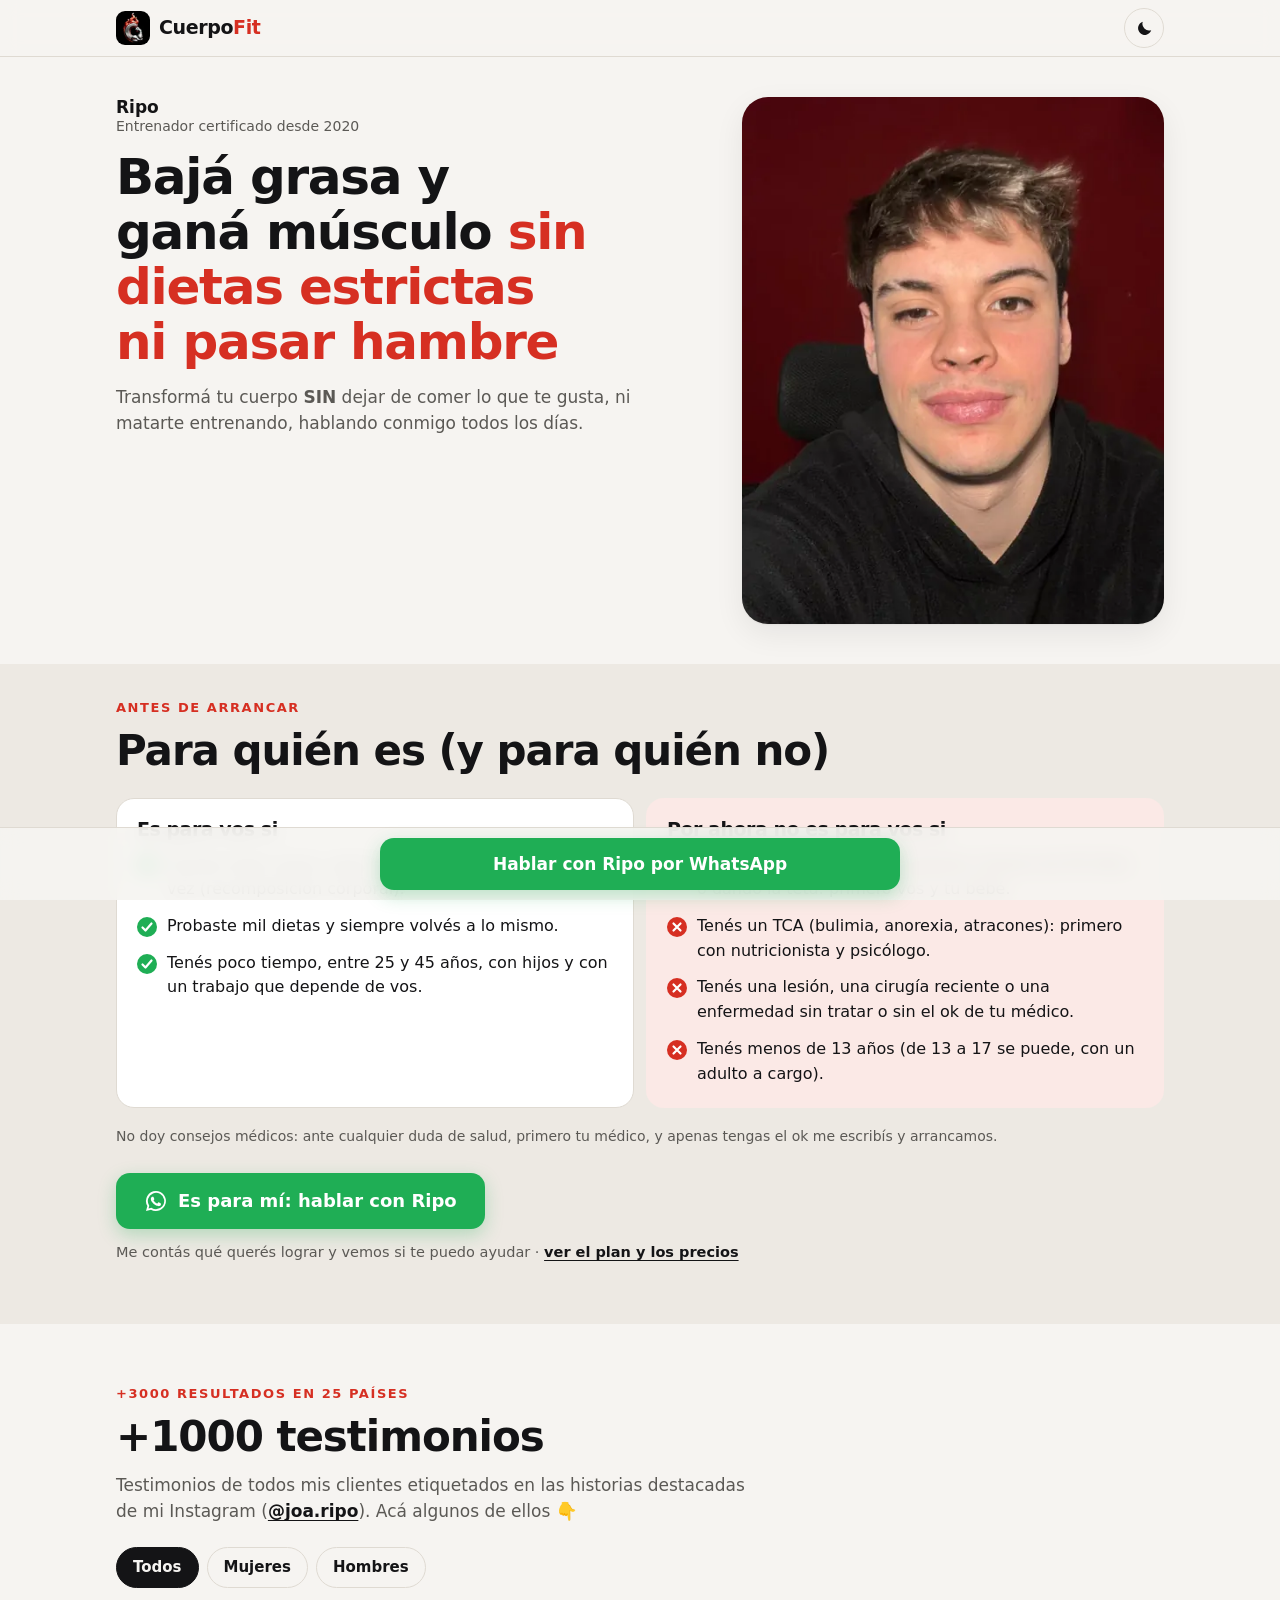
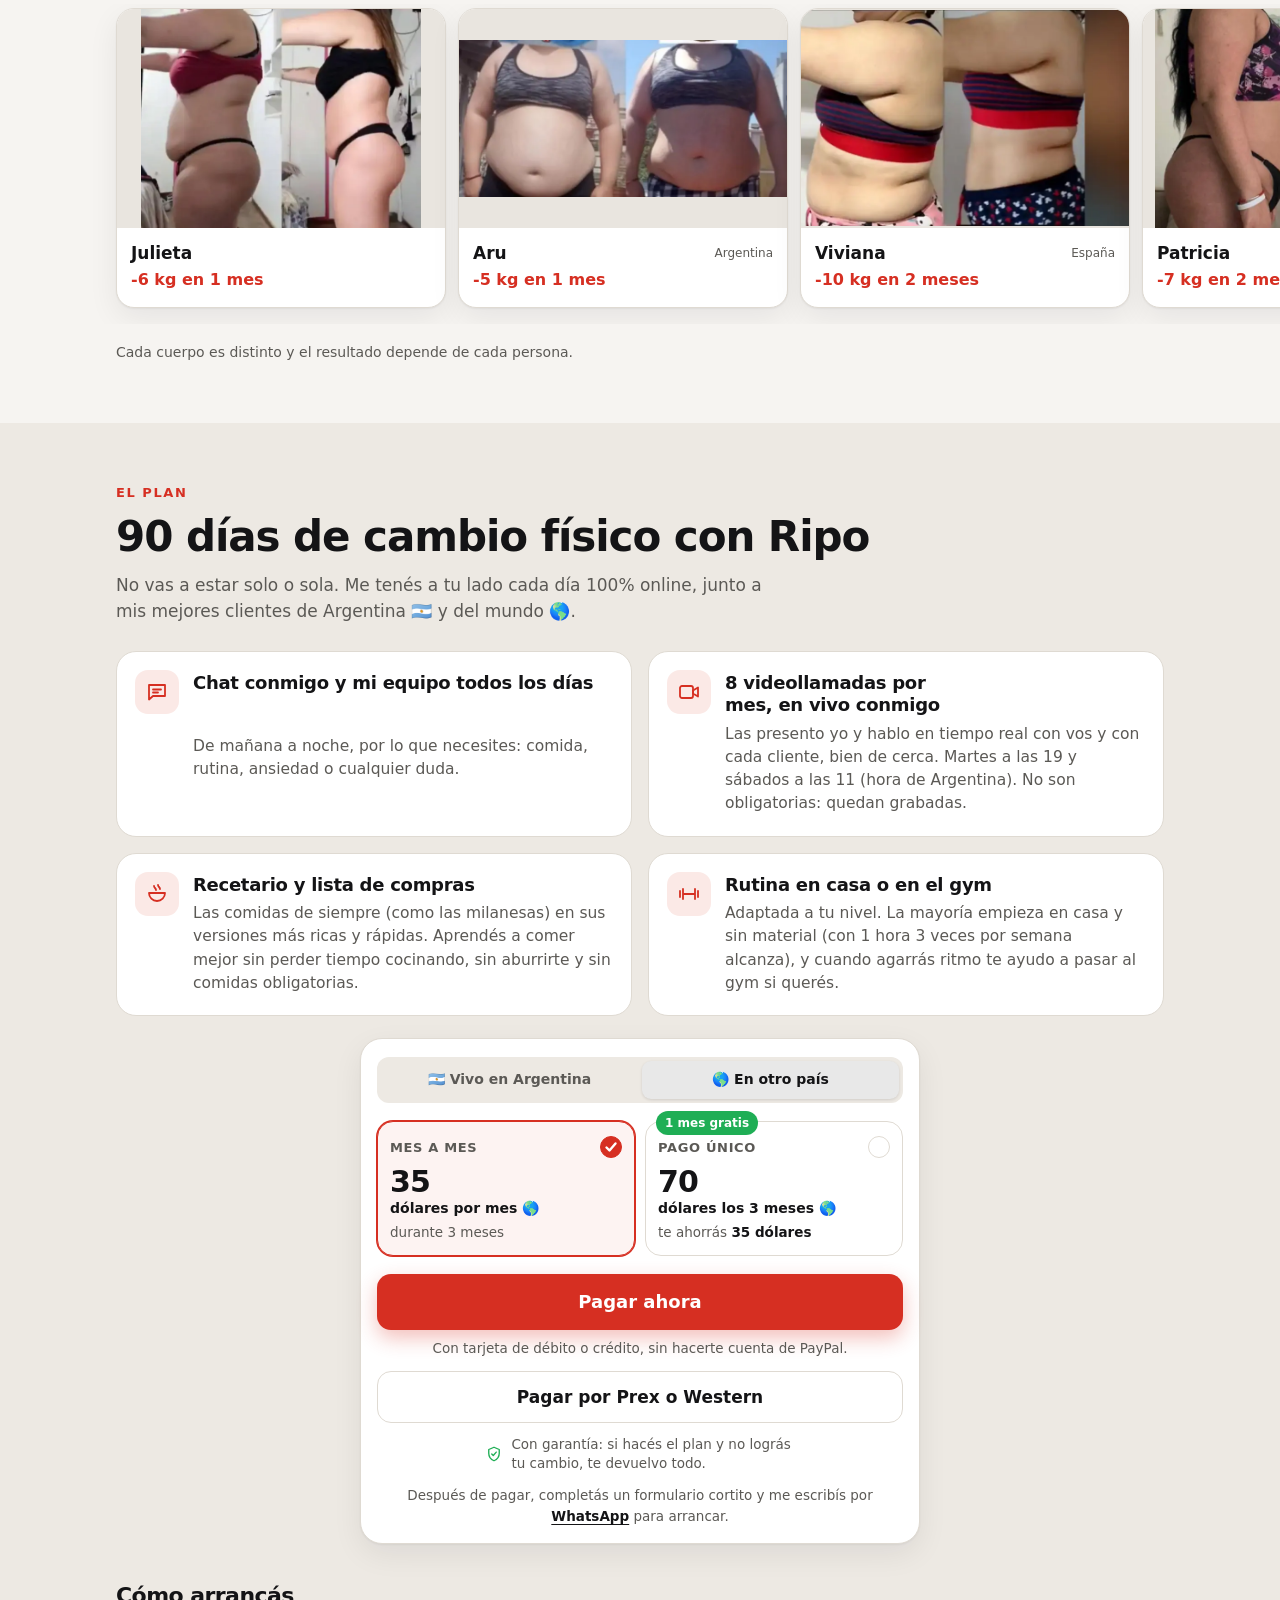
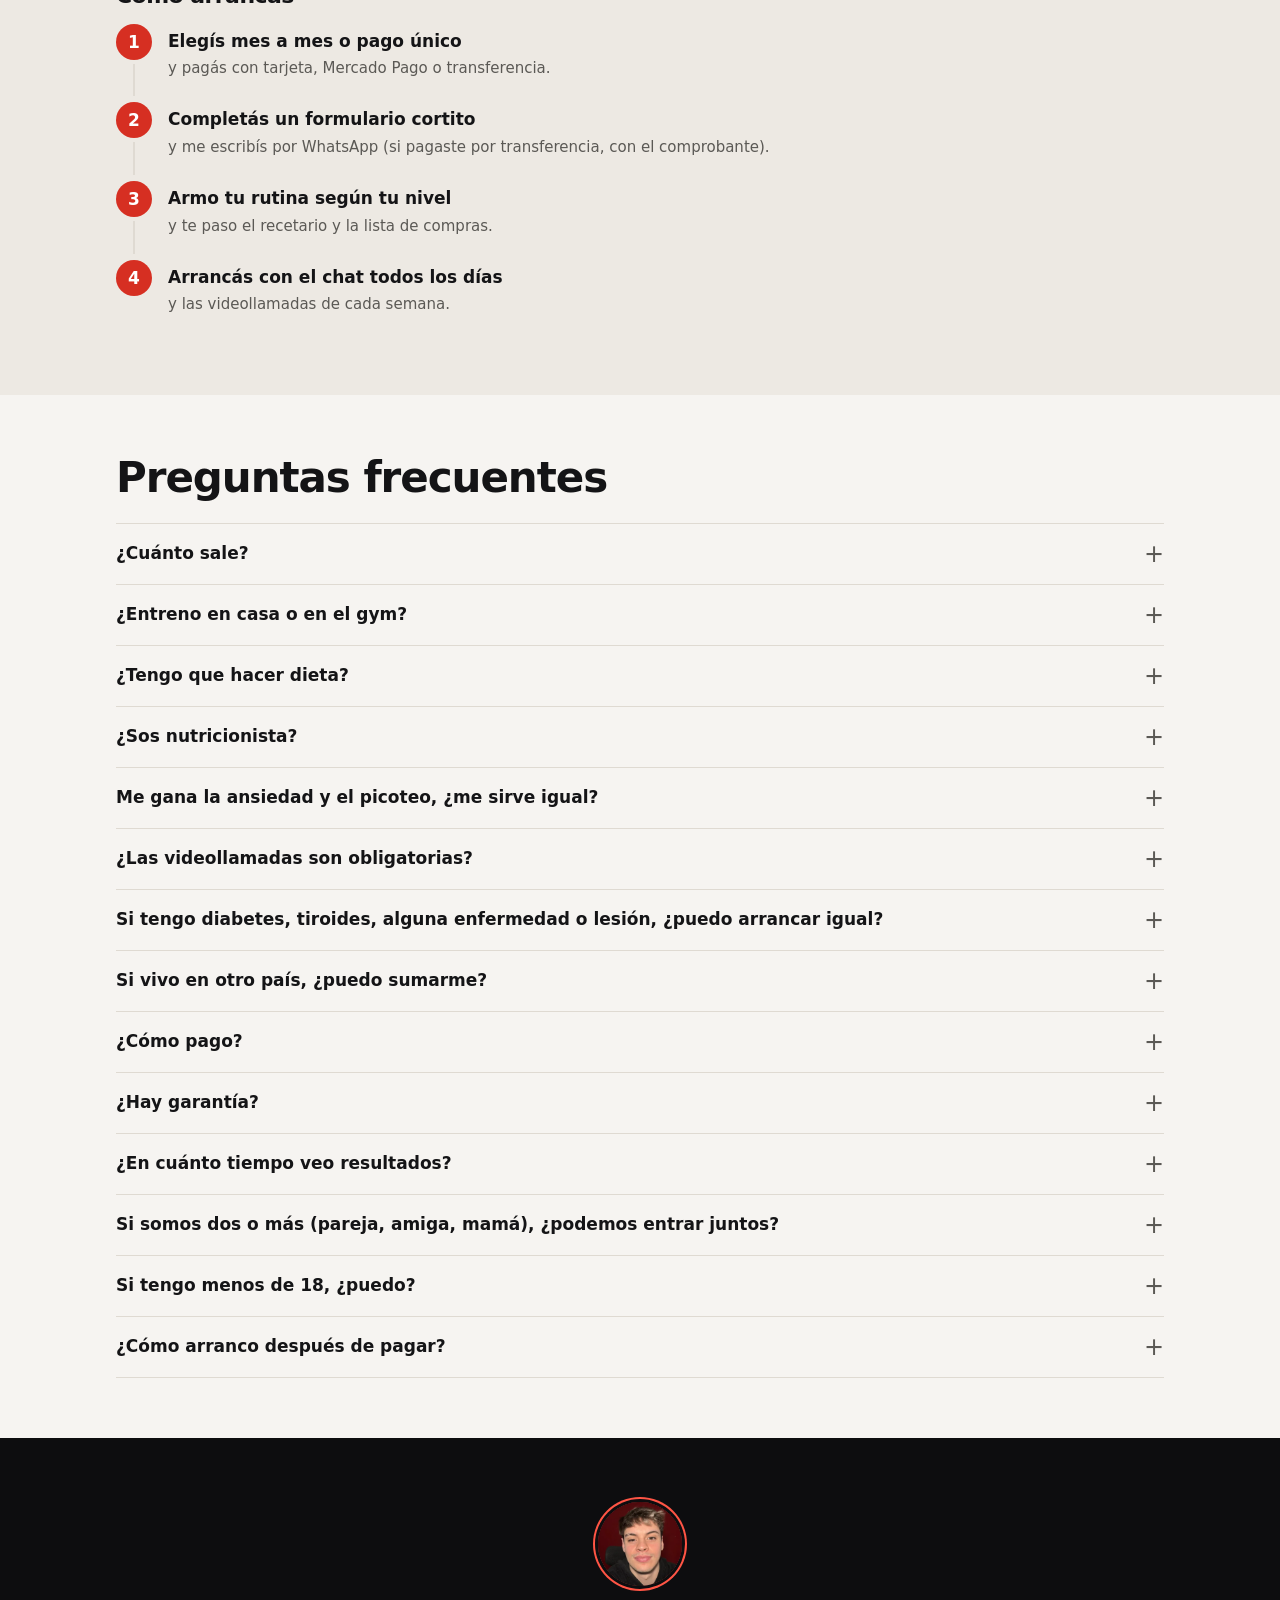
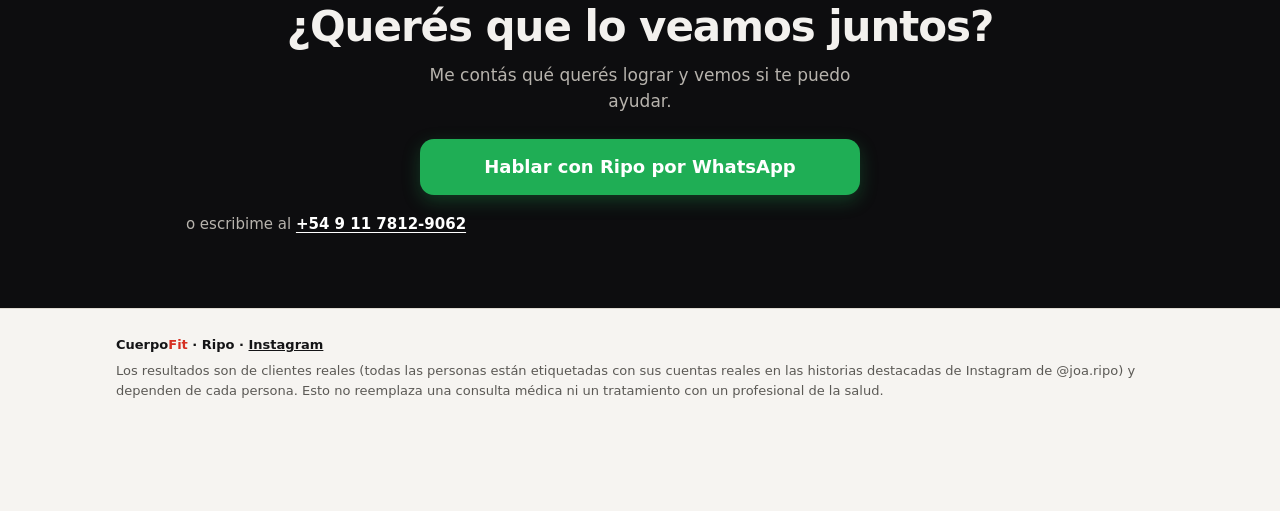
==== commit 1db9b12b: "Página del plan (/plan): 4 versiones activas, medición por versión y página de gracias Co-Authored-B" ====
--- a/plan/index.html
+++ b/plan/index.html
@@ -4,29 +4,33 @@
 <meta charset="utf-8">
 <meta name="viewport" content="width=device-width, initial-scale=1, viewport-fit=cover">
 <title>CuerpoFit con Ripo</title>
-<meta name="description" content="Coaching online para bajar grasa y ganar músculo sin dietas estrictas: comida en base a lo que ya comés, rutina en casa o gym y chat conmigo y mi equipo todos los días">
+<meta name="description" content="Transformá tu cuerpo sin dejar de comer lo que te gusta, ni matarte entrenando, hablando conmigo todos los días.">
 <meta name="robots" content="noindex">
 <meta name="color-scheme" content="dark light">
 <meta name="theme-color" content="#0d0d0f" media="(prefers-color-scheme: dark)">
 <meta name="theme-color" content="#f6f4f1" media="(prefers-color-scheme: light)">
 <meta property="og:title" content="CuerpoFit con Ripo">
-<meta property="og:description" content="Bajá grasa y ganá músculo sin dietas estrictas ni pasar hambre">
-<meta property="og:image" content="assets/img/julieta.webp">
+<meta property="og:description" content="Bajá grasa y ganá músculo sin dietas estrictas ni pasar hambre.">
+<meta property="og:image" content="assets/img/ripo.webp">
 <link rel="icon" href="assets/img/favicon.png">
 <link rel="apple-touch-icon" href="assets/img/icon-180.png">
-<link rel="preload" as="image" href="assets/img/julieta.webp" fetchpriority="high">
+<link rel="preload" as="image" href="assets/img/ripo.webp" fetchpriority="high">
 <link rel="stylesheet" href="assets/styles.css">
 <script>
-  // tema elegido a mano (si lo hay) antes de pintar, para que no parpadee
-  try { var t = localStorage.getItem("cf-tema"); if (t === "light" || t === "dark") document.documentElement.setAttribute("data-theme", t); } catch (e) {}
+  // antes de pintar: tema elegido a mano
+  (function () {
+    try { var t = localStorage.getItem("cf-tema"); if (t === "light" || t === "dark") document.documentElement.setAttribute("data-theme", t); } catch (e) {}
+  })();
 </script>
+<!-- antes de pintar: cuál de las 10 versiones ve esta persona (lista de versiones activas adentro) -->
+<script src="assets/versiones.js"></script>
 </head>
 <body>
 
-<a class="skip" href="#plan">Ir al plan y los valores</a>
+<a class="skip" href="#plan">Ir al plan y los precios</a>
 
 <div class="inapp" id="inapp" hidden>
-  <p><b>Estás dentro de TikTok:</b> para que se abra WhatsApp tocá los <b>3 puntitos ···</b> de arriba a la derecha y elegí <b>Abrir en el navegador</b></p>
+  <p><b>Estás dentro de TikTok:</b> para que se abra WhatsApp tocá los <b>3 puntitos ···</b> de arriba a la derecha y elegí <b>Abrir en el navegador</b>.</p>
 </div>
 
 <header class="top">
@@ -35,50 +39,63 @@
       <img src="assets/img/logo.webp" width="34" height="34" alt="">
       <span>Cuerpo<em>Fit</em></span>
     </a>
-    <div class="top-acc">
-      <button class="tema" id="tema" type="button" aria-label="Cambiar entre modo claro y oscuro">
-        <svg class="i-sol" viewBox="0 0 24 24" aria-hidden="true"><circle cx="12" cy="12" r="4.5"/><path d="M12 2v2.5M12 19.5V22M2 12h2.5M19.5 12H22M4.9 4.9l1.8 1.8M17.3 17.3l1.8 1.8M4.9 19.1l1.8-1.8M17.3 6.7l1.8-1.8"/></svg>
-        <svg class="i-luna" viewBox="0 0 24 24" aria-hidden="true"><path d="M20.5 14.2A8.5 8.5 0 0 1 9.8 3.5a8.5 8.5 0 1 0 10.7 10.7z"/></svg>
-      </button>
-      <a class="pill js-wa" data-boton="hablar" href="https://wa.me/5491178129062?text=hola%20Ripo%2C%20vengo%20de%20la%20p%C3%A1gina">WhatsApp</a>
-    </div>
+    <button class="tema" id="tema" type="button" aria-label="Cambiar entre modo claro y oscuro">
+      <svg class="i-sol" viewBox="0 0 24 24" aria-hidden="true"><circle cx="12" cy="12" r="4.5"/><path d="M12 2v2.5M12 19.5V22M2 12h2.5M19.5 12H22M4.9 4.9l1.8 1.8M17.3 17.3l1.8 1.8M4.9 19.1l1.8-1.8M17.3 6.7l1.8-1.8"/></svg>
+      <svg class="i-luna" viewBox="0 0 24 24" aria-hidden="true"><path d="M20.5 14.2A8.5 8.5 0 0 1 9.8 3.5a8.5 8.5 0 1 0 10.7 10.7z"/></svg>
+    </button>
   </div>
 </header>
 
-<main>
-
-<!-- 1. Qué es y para quién -->
+<main id="bloques">
+
+<!-- ARRIBA: título (1, 2 o 3) y lo que va primero según la versión (pagar / wpp / gar; en quien y res el botón va al pie del bloque siguiente) -->
 <section class="hero" id="inicio">
   <div class="wrap hero-in">
     <div class="hero-txt">
-      <p class="kicker">Coaching online con Ripo</p>
-      <h1>Bajá grasa y ganá músculo <span>sin dietas estrictas ni pasar hambre</span></h1>
-      <p class="lead">Te ayudo con la comida (en base a lo que ya comés) y una rutina hecha para vos, en casa o en el gym, y me tenés por chat a mí y a mi equipo todos los días de mañana a noche</p>
-      <a class="btn btn-wa js-wa" id="cta-hero" data-boton="hablar" href="https://wa.me/5491178129062?text=hola%20Ripo%2C%20vengo%20de%20la%20p%C3%A1gina">
-        <svg viewBox="0 0 24 24" aria-hidden="true"><path d="M12 2a10 10 0 0 0-8.6 15.1L2 22l5-1.3A10 10 0 1 0 12 2zm0 18.2a8.2 8.2 0 0 1-4.2-1.2l-.3-.2-3 .8.8-2.9-.2-.3A8.2 8.2 0 1 1 12 20.2zm4.5-6.1c-.2-.1-1.5-.7-1.7-.8-.2-.1-.4-.1-.6.1l-.8 1c-.1.2-.3.2-.5.1a6.7 6.7 0 0 1-3.3-2.9c-.2-.4.2-.4.7-1.3.1-.2 0-.3 0-.4l-.8-1.8c-.2-.5-.4-.4-.6-.4h-.5c-.2 0-.4.1-.7.3a2.8 2.8 0 0 0-.9 2.1 4.9 4.9 0 0 0 1 2.6 11.2 11.2 0 0 0 4.3 3.8c1.6.7 2.2.7 3 .6.5-.1 1.5-.6 1.7-1.2.2-.6.2-1.1.2-1.2-.1-.1-.3-.2-.5-.3z"/></svg>
-        Hablar con Ripo por WhatsApp
-      </a>
-      <p class="sub-cta">Me contás qué querés lograr y vemos si te puedo ayudar</p>
-      <ul class="sellos">
-        <li>Entrenador certificado desde 2020</li>
-        <li>Más de 3000 resultados en 25 países</li>
-        <li>100% online</li>
-      </ul>
+      <div class="quien-es">
+        <img src="assets/img/ripo.webp" width="480" height="600" alt="Ripo" fetchpriority="high">
+        <p><b>Ripo</b><span>Entrenador certificado desde 2020</span></p>
+      </div>
+      <h1 class="tit tit-1">Bajá grasa y ganá músculo <span>sin dietas estrictas ni pasar hambre</span></h1>
+      <h1 class="tit tit-2">Tu cambio físico, <span>juntos 💪</span></h1>
+      <h1 class="tit tit-3">+3000 resultados reales en 25 países, <span>sin dietas estrictas ni pasar hambre</span></h1>
+      <p class="lead">Transformá tu cuerpo <b>SIN</b> dejar de comer lo que te gusta, ni matarte entrenando, hablando conmigo todos los días.</p>
+
+      <div class="arr arr-pagar">
+        <div class="hueco-oferta js-ancla" data-oferta="hero"></div>
+        <p class="hero-dudas">¿Tenés dudas antes? <a class="js-wa" data-boton="hablar" href="https://wa.me/5491178129062?text=hola%20Ripo%2C%20vengo%20de%20la%20p%C3%A1gina">Hablá con Ripo por WhatsApp</a></p>
+      </div>
+
+      <div class="arr arr-wpp">
+        <a class="btn btn-wa js-wa js-ancla" data-boton="hablar" href="https://wa.me/5491178129062?text=hola%20Ripo%2C%20vengo%20de%20la%20p%C3%A1gina">
+          <svg viewBox="0 0 24 24" aria-hidden="true"><use href="#i-wa"/></svg>
+          Hablar con Ripo por WhatsApp
+        </a>
+        <p class="sub-cta">Me contás qué querés lograr y vemos si te puedo ayudar · <a href="#plan">ver el plan y los precios</a></p>
+      </div>
+
+      <div class="arr arr-gar">
+        <div class="gar-hero">
+          <svg viewBox="0 0 24 24" aria-hidden="true"><use href="#i-escudo"/></svg>
+          <p><b>Con garantía de devolución</b><span>Si completás los meses que contrataste haciendo el plan y no llegás al cuerpo que querés, te devuelvo todo lo que pagaste, cada centavo.</span></p>
+        </div>
+        <a class="btn btn-pagar js-ancla" href="#plan">Ver los precios y pagar</a>
+        <p class="hero-dudas">¿Tenés dudas antes? <a class="js-wa" data-boton="hablar" href="https://wa.me/5491178129062?text=hola%20Ripo%2C%20vengo%20de%20la%20p%C3%A1gina">Hablá con Ripo por WhatsApp</a></p>
+      </div>
+
     </div>
     <figure class="hero-foto">
-      <img src="assets/img/julieta.webp" width="665" height="520" alt="Antes y después de Julieta, de perfil: menos panza y cintura más chica" fetchpriority="high">
-      <figcaption><b>Julieta</b> -6 kg en 1 mes</figcaption>
+      <img src="assets/img/ripo.webp" width="480" height="600" alt="Ripo, entrenador de CuerpoFit">
     </figure>
   </div>
-  <a class="bajar" href="#resultados">Ver resultados</a>
-</section>
-
-<!-- 2. Resultados reales (los mismos del PDF que manda el closer) -->
-<section class="sec" id="resultados" aria-labelledby="t-res">
-  <div class="wrap">
-    <p class="kicker">Resultados</p>
-    <h2 id="t-res">Alumnas y alumnos reales</h2>
-    <p class="intro">Son los mismos que te paso por WhatsApp, y hay +700 más etiquetados en las historias destacadas de mi <a href="https://www.instagram.com/joa.ripo/" rel="noopener" target="_blank">Instagram</a></p>
+</section>
+
+<!-- BLOQUE resultados (los mismos del PDF que manda el closer) -->
+<section class="sec blq" id="resultados" data-bloque="resultados" aria-labelledby="t-res">
+  <div class="wrap">
+    <p class="kicker">+3000 resultados en 25 países</p>
+    <h2 id="t-res">+1000 testimonios</h2>
+    <p class="intro">Testimonios de <span class="cyc">todas mis clientas y clientes etiquetados</span><span class="cli">todos mis clientes etiquetados</span> en las historias destacadas de mi Instagram (<a href="https://www.instagram.com/joa.ripo/" rel="noopener" target="_blank">@joa.ripo</a>). Acá algunos de ellos 👇</p>
     <div class="chips" role="group" aria-label="Filtrar resultados">
       <button type="button" class="chip on" data-f="todos" aria-pressed="true">Todos</button>
       <button type="button" class="chip" data-f="m" aria-pressed="false">Mujeres</button>
@@ -86,6 +103,7 @@
     </div>
   </div>
   <div class="carrusel" id="carrusel" tabindex="0" aria-label="Fotos de antes y después, deslizá para ver más">
+    <figure class="res" data-g="m"><img src="assets/img/julieta.webp" width="665" height="520" alt="Antes y después de Julieta, de perfil" loading="lazy" decoding="async"><figcaption><b>Julieta</b><span>-6 kg en 1 mes</span></figcaption></figure>
     <figure class="res" data-g="m"><img src="assets/img/aru.webp" width="720" height="346" alt="Antes y después de Aru" loading="lazy" decoding="async"><figcaption><b>Aru</b><span>-5 kg en 1 mes</span><small>Argentina</small></figcaption></figure>
     <figure class="res" data-g="m"><img src="assets/img/viviana.webp" width="720" height="474" alt="Antes y después de Viviana" loading="lazy" decoding="async"><figcaption><b>Viviana</b><span>-10 kg en 2 meses</span><small>España</small></figcaption></figure>
     <figure class="res" data-g="m"><img src="assets/img/patricia.webp" width="707" height="508" alt="Antes y después de Patricia" loading="lazy" decoding="async"><figcaption><b>Patricia</b><span>-7 kg en 2 meses</span><small>Argentina</small></figcaption></figure>
@@ -105,51 +123,16 @@
     <figure class="res" data-g="h"><img src="assets/img/bilal.webp" width="713" height="472" alt="Antes y después de Bilal" loading="lazy" decoding="async"><figcaption><b>Bilal</b><span>+7 kg en 3 meses</span><small>España</small></figcaption></figure>
   </div>
   <div class="wrap">
-    <p class="nota">Cada cuerpo es distinto y el resultado depende de cada persona, por eso arrancamos viendo tu caso</p>
-  </div>
-</section>
-
-<!-- 3. Cómo funciona -->
-<section class="sec alt" id="como" aria-labelledby="t-como">
-  <div class="wrap">
-    <p class="kicker">Cómo trabajamos</p>
-    <h2 id="t-como">No lo hacés x tu cuenta</h2>
-    <p class="intro">Todo 100% online, con alumnas y alumnos de todo el país y de afuera</p>
-    <div class="grid4">
-      <article class="card">
-        <svg viewBox="0 0 24 24" aria-hidden="true"><path d="M4 5h16v11H8l-4 3.5z"/><path d="M8 9.5h8M8 12.5h5"/></svg>
-        <h3>Chat conmigo y mi equipo todos los días</h3>
-        <p>De mañana a noche, x lo que necesites (comida, rutina, ansiedad, dudas)</p>
-      </article>
-      <article class="card">
-        <svg viewBox="0 0 24 24" aria-hidden="true"><rect x="3" y="6" width="13" height="12" rx="2"/><path d="M16 10.5l5-3v9l-5-3z"/></svg>
-        <h3>8 videollamadas x mes</h3>
-        <p>Grupales, los martes a las 19 y los sábados a las 11, un tema x semana y respondo TODAS las dudas. No son obligatorias: quedan grabadas y las ves desde el día 1 (en vivo entrás desde la semana 5)</p>
-      </article>
-      <article class="card">
-        <svg viewBox="0 0 24 24" aria-hidden="true"><path d="M4 11h16a8 8 0 0 1-16 0z"/><path d="M9 4c0 2 2 2 2 4M13 3c0 2 2 2 2 4"/></svg>
-        <h3>Comida rica y fácil, con lo que ya comés</h3>
-        <p>Lista de compras y te ayudo a ordenar tus comidas en base a lo que ya comés y te gusta (podés comer lo mismo que tu familia, sin cocinar aparte), sin dietas estrictas ni comidas raras</p>
-      </article>
-      <article class="card">
-        <svg viewBox="0 0 24 24" aria-hidden="true"><path d="M3 9v6M6 7v10M18 7v10M21 9v6M6 12h12"/></svg>
-        <h3>Rutina hecha para vos, en casa o en el gym</h3>
-        <p>La mayoría empieza en casa y sin material (con 1 hora 3 veces x semana alcanza), y cuando agarrás ritmo te ayudo a pasar al gym si querés</p>
-      </article>
-    </div>
-
-    <h3 class="h-pasos">Cómo arrancás</h3>
-    <ol class="pasos">
-      <li><b>Me escribís por WhatsApp</b><span>con el botón, ya va el mensaje escrito</span></li>
-      <li><b>Te hago un par de preguntas</b><span>qué querés lograr, qué te viene costando y tu salud</span></li>
-      <li><b>Elegís mes a mes o pago único</b><span>y pagás como te quede mejor</span></li>
-      <li><b>Te paso un formulario cortito</b><span>y con eso te ayudo con la comida y la rutina a medida, según el cuerpo que quieras lograr</span></li>
-    </ol>
-  </div>
-</section>
-
-<!-- 4. Para quién es y para quién no -->
-<section class="sec" id="para-quien" aria-labelledby="t-quien">
+    <p class="nota">Cada cuerpo es distinto y el resultado depende de cada persona.</p>
+    <div class="cta-blq solo-arriba-res">
+      <a class="btn btn-wa js-wa js-ancla" data-boton="hablar" href="https://wa.me/5491178129062?text=hola%20Ripo%2C%20vengo%20de%20la%20p%C3%A1gina"><svg viewBox="0 0 24 24" aria-hidden="true"><use href="#i-wa"/></svg>Hablar con Ripo por WhatsApp</a>
+      <p class="sub-cta">Me contás qué querés lograr y vemos si te puedo ayudar · <a href="#plan">ver el plan y los precios</a></p>
+    </div>
+  </div>
+</section>
+
+<!-- BLOQUE para quién es y para quién no -->
+<section class="sec blq" id="para-quien" data-bloque="quien" aria-labelledby="t-quien">
   <div class="wrap">
     <p class="kicker">Antes de arrancar</p>
     <h2 id="t-quien">Para quién es (y para quién no)</h2>
@@ -157,108 +140,108 @@
       <div class="lista si">
         <h3>Es para vos si</h3>
         <ul>
-          <li>Querés bajar grasa, ganar músculo o las dos cosas a la vez (recomposición corporal)</li>
-          <li>Probaste mil dietas y siempre volvés a lo mismo</li>
-          <li>Tenés poco tiempo: la mayoría de mis alumnas tiene entre 25 y 45 años, con hijos y laburo</li>
-          <li>Tenés una patología tratada (diabetes, tiroides, presión u otra) y tu médico te autoriza a entrenar y cambiar la comida: la rutina se adapta a lo que te marcó</li>
+          <li>Querés bajar grasa, ganar músculo o las dos cosas a la vez (recomposición corporal).</li>
+          <li>Probaste mil dietas y siempre volvés a lo mismo.</li>
+          <li>Tenés poco tiempo, entre 25 y 45 años, con hijos y con un trabajo que depende de vos.</li>
         </ul>
       </div>
       <div class="lista no">
         <h3>Por ahora no es para vos si</h3>
         <ul>
-          <li>Estás embarazada, en el posparto (menos de 40 días) o dando la teta: primero vos y tu bebé</li>
-          <li>Tenés un TCA (bulimia, anorexia, atracones): primero con nutricionista y psicólogo</li>
-          <li>Tenés una lesión, una cirugía reciente o una enfermedad sin tratar o sin el ok de tu médico</li>
-          <li>Tenés menos de 13 años (de 13 a 17 se puede, con un adulto a cargo)</li>
+          <li>Estás embarazada, en el posparto (menos de 40 días) o dando la teta: primero vos y tu bebé.</li>
+          <li>Tenés un TCA (bulimia, anorexia, atracones): primero con nutricionista y psicólogo.</li>
+          <li>Tenés una lesión, una cirugía reciente o una enfermedad sin tratar o sin el ok de tu médico.</li>
+          <li>Tenés menos de 13 años (de 13 a 17 se puede, con un adulto a cargo).</li>
         </ul>
       </div>
     </div>
-    <p class="nota">No doy consejos médicos: ante cualquier duda de salud, primero tu médico, y apenas tengas el ok me escribís y arrancamos con TODO</p>
-  </div>
-</section>
-
-<!-- 5. El plan y los valores según país -->
-<section class="sec alt" id="plan" aria-labelledby="t-plan">
+    <p class="nota">No doy consejos médicos: ante cualquier duda de salud, primero tu médico, y apenas tengas el ok me escribís y arrancamos.</p>
+    <div class="cta-blq solo-arriba-quien">
+      <a class="btn btn-wa js-wa js-ancla" data-boton="hablar" href="https://wa.me/5491178129062?text=hola%20Ripo%2C%20vengo%20de%20la%20p%C3%A1gina"><svg viewBox="0 0 24 24" aria-hidden="true"><use href="#i-wa"/></svg>Es para mí: hablar con Ripo</a>
+      <p class="sub-cta">Me contás qué querés lograr y vemos si te puedo ayudar · <a href="#plan">ver el plan y los precios</a></p>
+    </div>
+  </div>
+</section>
+
+<!-- BLOQUE el plan: qué incluye (una sola vez), y abajo directo el precio y los botones -->
+<section class="sec blq" id="plan" data-bloque="plan" aria-labelledby="t-plan">
   <div class="wrap">
     <p class="kicker">El plan</p>
-    <h2 id="t-plan">Plan CuerpoFit, 3 meses</h2>
-
-    <div class="pais" role="radiogroup" aria-label="Dónde vivís">
-      <button type="button" role="radio" class="pais-b" data-pais="ar" aria-checked="false">Vivo en Argentina</button>
-      <button type="button" role="radio" class="pais-b" data-pais="ext" aria-checked="false">Vivo en otro país</button>
-    </div>
-    <p class="pais-pide" id="pais-pide">Elegí dónde vivís para ver los valores</p>
-
-    <div class="plan">
-      <ul class="incluye">
-        <li>chat conmigo y mi equipo todos los días de mañana a noche</li>
-        <li>8 videollamadas x mes conmigo y mis mejores alumnos y alumnas</li>
-        <li>lista de compras y comidas ricas y fáciles</li>
-        <li>rutina hecha para vos (gimnasio o casa)</li>
-        <li class="gar"><b>garantía:</b> si no lográs tu cambio físico siguiendo mis indicaciones, te devuelvo todo lo que me pagaste</li>
-      </ul>
-
-      <div class="precios" id="precios" hidden>
-        <div class="op">
-          <p class="op-t">Mes a mes</p>
-          <p class="op-p"><span data-v="mes"></span> <small>x mes</small></p>
-          <p class="op-s">durante 3 meses</p>
-          <a class="btn btn-wa btn-sm js-wa" data-boton="mes" href="https://wa.me/5491178129062">Quiero arrancar mes a mes</a>
-        </div>
-        <div class="op op-dest">
-          <p class="op-badge">te llevás 1 mes gratis</p>
-          <p class="op-t">Pago único</p>
-          <p class="op-p"><span data-v="unico"></span></p>
-          <p class="op-s">los 3 meses en 1 solo pago (te ahorrás <span data-v="ahorro"></span>)</p>
-          <a class="btn btn-wa btn-sm js-wa" data-boton="unico" href="https://wa.me/5491178129062">Quiero arrancar con el pago único</a>
-        </div>
-      </div>
-
-      <details class="pagar" id="pagar" hidden>
-        <summary>Ya me decidí, quiero pagar acá</summary>
-        <div class="pagar-in">
-          <p data-v="medio"></p>
-          <div class="pagar-bot">
-            <a class="btn btn-pago js-pago" data-op="mes" href="#" rel="noopener" target="_blank">Pagar <span data-v="mes"></span> (primer mes)</a>
-            <a class="btn btn-pago js-pago" data-op="unico" href="#" rel="noopener" target="_blank">Pagar <span data-v="unico"></span> (pago único)</a>
-          </div>
-          <p class="pagar-nota">Después de pagar, mandame el comprobante por WhatsApp así arrancamos</p>
-          <a class="btn btn-linea js-wa" data-boton="pague" href="https://wa.me/5491178129062">Ya pagué, mandar comprobante</a>
-          <p class="pagar-alt" data-v="alt"></p>
-        </div>
-      </details>
-    </div>
-  </div>
-</section>
-
-<!-- 6. Preguntas frecuentes (las que más llegan por privado y por wpp) -->
-<section class="sec" id="preguntas" aria-labelledby="t-faq">
-  <div class="wrap">
-    <p class="kicker">Preguntas frecuentes</p>
-    <h2 id="t-faq">Lo que más me preguntan</h2>
+    <h2 id="t-plan">90 días de cambio físico con Ripo</h2>
+    <p class="intro">No vas a estar solo o sola. Me tenés a tu lado cada día 100% online, junto a mis mejores <span class="cyc">clientas y clientes</span><span class="cli">clientes</span> de Argentina 🇦🇷 y del mundo 🌎.</p>
+    <div class="incluye">
+      <article class="inc">
+        <svg viewBox="0 0 24 24" aria-hidden="true"><path d="M4 5h16v11H8l-4 3.5z"/><path d="M8 9.5h8M8 12.5h5"/></svg>
+        <h3>Chat conmigo y mi equipo todos los días</h3>
+        <p>De mañana a noche, por lo que necesites: comida, rutina, ansiedad o cualquier duda.</p>
+      </article>
+      <article class="inc">
+        <svg viewBox="0 0 24 24" aria-hidden="true"><rect x="3" y="6" width="13" height="12" rx="2"/><path d="M16 10.5l5-3v9l-5-3z"/></svg>
+        <h3>8 videollamadas por mes, en vivo conmigo</h3>
+        <p>Las presento yo y hablo en tiempo real con vos y con cada cliente, bien de cerca. Martes a las 19 y sábados a las 11 (hora de Argentina). No son obligatorias: quedan grabadas.</p>
+      </article>
+      <article class="inc">
+        <svg viewBox="0 0 24 24" aria-hidden="true"><path d="M4 11h16a8 8 0 0 1-16 0z"/><path d="M9 4c0 2 2 2 2 4M13 3c0 2 2 2 2 4"/></svg>
+        <h3>Recetario y lista de compras</h3>
+        <p>Las comidas de siempre (como las milanesas) en sus versiones más ricas y rápidas. Aprendés a comer mejor sin perder tiempo cocinando, sin aburrirte y sin comidas obligatorias.</p>
+      </article>
+      <article class="inc">
+        <svg viewBox="0 0 24 24" aria-hidden="true"><path d="M3 9v6M6 7v10M18 7v10M21 9v6M6 12h12"/></svg>
+        <h3>Rutina en casa o en el gym</h3>
+        <p>Adaptada a tu nivel. La mayoría empieza en casa y sin material (con 1 hora 3 veces por semana alcanza), y cuando agarrás ritmo te ayudo a pasar al gym si querés.</p>
+      </article>
+    </div>
+
+    <div class="gar-dest">
+      <svg viewBox="0 0 24 24" aria-hidden="true"><use href="#i-escudo"/></svg>
+      <div>
+        <h3>Garantía de devolución</h3>
+        <p>Si completás los meses que contrataste haciendo el plan y no llegás al cuerpo que querés, te devuelvo todo lo que pagaste, cada centavo.</p>
+      </div>
+    </div>
+
+    <div class="hueco-oferta" data-oferta="plan"></div>
+    <p class="duo-linea solo-ar">¿Entran de a dos o tres? Plan dúo o trío: 31 mil por persona por mes. <a class="js-wa" data-boton="duo" href="https://wa.me/5491178129062">Escribime y lo armamos</a>.</p>
+
+    <h3 class="h-pasos">Cómo arrancás</h3>
+    <ol class="pasos">
+      <li><b>Elegís mes a mes o pago único</b><span>y pagás con tarjeta, Mercado Pago o transferencia.</span></li>
+      <li><b>Completás un formulario cortito</b><span>y me escribís por WhatsApp (si pagaste por transferencia, con el comprobante).</span></li>
+      <li><b>Armo tu rutina según tu nivel</b><span>y te paso el recetario y la lista de compras.</span></li>
+      <li><b>Arrancás con el chat todos los días</b><span>y las videollamadas de cada semana.</span></li>
+    </ol>
+  </div>
+</section>
+
+<!-- BLOQUE preguntas frecuentes (las que más llegan por privado y por wpp) -->
+<section class="sec blq" id="preguntas" data-bloque="preguntas" aria-labelledby="t-faq">
+  <div class="wrap">
+    <h2 id="t-faq">Preguntas frecuentes</h2>
     <div class="faq">
-      <details><summary>Cuánto sale</summary><p>Lo tenés arriba en <a href="#plan">el plan</a>, según si vivís en Argentina o afuera. Podés pagar mes a mes o los 3 meses juntos en 1 solo pago (y te llevás 1 mes gratis)</p></details>
-      <details><summary>Entreno en casa o en el gym</summary><p>Como quieras, la mayoría de mis alumnas empieza en casa y sin material, y una vez que se acomodan y agarramos ritmo, las ayudo a empezar el gym a las que quieren</p></details>
-      <details><summary>Es una dieta, sos nutricionista</summary><p>Soy entrenador especialista en pérdida de grasa y ganancia de músculo, y mejoro tus comidas en base a lo que YA venís comiendo (no te doy cosas raras ni dietas estrictas)</p></details>
-      <details><summary>Me gana la ansiedad y el picoteo, sirve igual</summary><p>Es lo que le pasa a casi todas mis alumnas antes de arrancar (después de probar mil cosas), y para eso está el chat conmigo y mi equipo todos los días: lo vamos ordenando SIN dejar de comer lo que te gusta y sin pasar hambre</p></details>
-      <details><summary>Las videollamadas son obligatorias</summary><p>No, quedan grabadas y las ves cuando puedas desde el día 1 (en vivo entrás desde la semana 5)</p></details>
-      <details><summary>Tengo diabetes, tiroides o una lesión, puedo</summary><p>Si lo estás tratando con tu médico y te autoriza a entrenar y cambiar la comida, si: la rutina se adapta a lo que te marcó. Si no lo trataste o no tenés el ok, primero tu médico y apenas lo tengas me escribís (yo no doy consejos médicos)</p></details>
-      <details><summary>Vivo en otro país, puedo</summary><p>Si, es todo 100% online y tengo alumnas de todo el país y de afuera. Se paga en dólares con tarjeta de débito o crédito (sin hacerte cuenta de PayPal), o x Prex o Western</p></details>
-      <details><summary>Cómo pago</summary><p>En Argentina con Mercado Pago (desde acá mismo) o transferencia, y afuera con tarjeta, Prex o Western. Después me mandás el comprobante por WhatsApp y arrancamos</p></details>
-      <details><summary>Hay garantía</summary><p>Si, la devolución aplica cuando, habiendo completado los meses que contrataste y haciendo el plan, no llegás al cuerpo que querés: ahí te devuelvo TODO lo que pagaste, cada centavo</p></details>
-      <details><summary>En cuánto tiempo veo resultados</summary><p>Depende de cada cuerpo y de cuánto lo sostengas, x eso no te prometo kilos exactos. Lo que ves arriba son alumnas y alumnos reales, y muchas bajan 10 kg en 2 a 3 meses</p></details>
-      <details><summary>Somos dos (pareja, amiga, mamá), se puede</summary><p>Si, hay plan para dos, escribime y te paso el valor</p></details>
-      <details><summary>Tengo menos de 18</summary><p>De 13 a 17 se puede, pero tiene que estar de acuerdo un adulto que se haga cargo (mamá, papá o tutor): que me escriba y le explico todo. Menores de 13, no</p></details>
-      <details><summary>Cómo arranco después de pagar</summary><p>Me mandás el comprobante por WhatsApp y te paso un formulario cortito, con eso te ayudo con la comida y la rutina a medida (según el cuerpo que quieras lograr)</p></details>
-    </div>
-  </div>
-</section>
-
-<!-- 7. Cierre -->
+      <details data-q="precio"><summary>¿Cuánto sale?</summary><p><a href="#plan">Tocá acá para ver los precios</a>, según vivas en Argentina o en otro país. Podés pagar mes a mes o los 3 meses juntos en 1 solo pago, y así te llevás 1 mes gratis.</p></details>
+      <details data-q="casa_gym"><summary>¿Entreno en casa o en el gym?</summary><p>Donde quieras. La mayoría empieza en casa y sin material, y cuando agarra ritmo, si quiere, la ayudo a pasar al gym.</p></details>
+      <details data-q="dieta"><summary>¿Tengo que hacer dieta?</summary><p>No. Nada de dietas estrictas ni comidas raras: aprendés a comer mejor con hábitos simples, un recetario de comidas ricas y rápidas y la lista de compras, sin pasar hambre.</p></details>
+      <details data-q="nutri"><summary>¿Sos nutricionista?</summary><p>No, y esto no reemplaza el tratamiento de un nutricionista. Mis consejos de alimentación no son un plan personalizado: son educación y coaching de hábitos. Aun así, mis <span class="cyc">clientas y clientes</span><span class="cli">clientes</span> ven resultados desde los primeros 7 días de aplicar el Método CuerpoFit.</p></details>
+      <details data-q="ansiedad"><summary>Me gana la ansiedad y el picoteo, ¿me sirve igual?</summary><p>Sí. Le pasa a la mayoría antes de arrancar, y para eso está el chat todos los días: te doy herramientas para manejarlo sin dejar de comer lo que te gusta y sin pasar hambre.</p></details>
+      <details data-q="videollamadas"><summary>¿Las videollamadas son obligatorias?</summary><p>No. Son los martes a las 19 y los sábados a las 11 (hora de Argentina), en vivo conmigo, y quedan grabadas para que las veas cuando puedas.</p></details>
+      <details data-q="salud"><summary>Si tengo diabetes, tiroides, alguna enfermedad o lesión, ¿puedo arrancar igual?</summary><p>Sí, si lo estás tratando y tu médico te autoriza a entrenar y cambiar la comida: la rutina se adapta a lo que te marcó. Si no lo trataste o no tenés el ok, primero tu médico, y apenas lo tengas me escribís (yo no doy consejos médicos).</p></details>
+      <details data-q="otro_pais"><summary>Si vivo en otro país, ¿puedo sumarme?</summary><p>Sí, es todo 100% online, junto a mis <span class="cyc">clientas y clientes</span><span class="cli">clientes</span> de Argentina 🇦🇷 y del mundo 🌎. Pagás en dólares con tarjeta de débito o crédito (sin hacerte cuenta de PayPal), o por Prex o Western.</p></details>
+      <details data-q="como_pago"><summary>¿Cómo pago?</summary><p>En Argentina, con tarjeta o Mercado Pago desde el botón “Pagar ahora”, o por transferencia (me escribís y te paso los datos). Desde otro país, con tarjeta, Prex o Western. Si pagás por transferencia, Prex o Western, me mandás el comprobante por WhatsApp y arrancamos.</p></details>
+      <details data-q="garantia"><summary>¿Hay garantía?</summary><p>Sí. Si completás los meses que contrataste haciendo el plan y no llegás al cuerpo que querés, te devuelvo todo lo que pagaste, cada centavo.</p></details>
+      <details data-q="tiempo"><summary>¿En cuánto tiempo veo resultados?</summary><p>Depende de cada cuerpo y de cuánto lo sostengas, por eso no te prometo kilos exactos. Lo que ves arriba son <span class="cyc">clientas y clientes</span><span class="cli">clientes</span> reales, y muchas personas bajan 10 kg en 2 a 3 meses.</p></details>
+      <details data-q="duo"><summary>Si somos dos o más (pareja, amiga, mamá), ¿podemos entrar juntos?</summary><p>Sí, y salen ganando en el valor: 31 mil por persona por mes. Plan dúo: 62.000 pesos argentinos por mes entre los dos (124.000 el pago único). Plan trío: 93.000 pesos argentinos por mes entre los tres (186.000 el pago único). Desde otro país te paso el valor en dólares. <a class="js-wa" data-boton="duo" href="https://wa.me/5491178129062">Escribime</a> y lo armamos.</p></details>
+      <details data-q="menores"><summary>Si tengo menos de 18, ¿puedo?</summary><p>De 13 a 17 sí, con un adulto a cargo (mamá, papá o tutor) que me escriba y le explico todo. Menores de 13, no.</p></details>
+      <details data-q="arranque"><summary>¿Cómo arranco después de pagar?</summary><p>Completás un formulario cortito, me escribís por WhatsApp, armo tu rutina según tu nivel y arrancás con el recetario, el chat y las videollamadas.</p></details>
+    </div>
+  </div>
+</section>
+
+<!-- CIERRE (siempre último) -->
 <section class="cierre" id="cierre" aria-labelledby="t-cierre">
   <div class="wrap">
-    <h2 id="t-cierre">El primer paso es escribirme</h2>
-    <p>Me contás qué querés lograr y vemos juntos si te puedo ayudar</p>
+    <img class="cierre-foto" src="assets/img/ripo.webp" width="480" height="600" alt="" loading="lazy" decoding="async">
+    <h2 id="t-cierre">¿Querés que lo veamos juntos?</h2>
+    <p>Me contás qué querés lograr y vemos si te puedo ayudar.</p>
     <a class="btn btn-wa js-wa" data-boton="hablar" href="https://wa.me/5491178129062?text=hola%20Ripo%2C%20vengo%20de%20la%20p%C3%A1gina">Hablar con Ripo por WhatsApp</a>
     <p class="num">o escribime al <button type="button" class="copiar" data-copiar="+5491178129062">+54 9 11 7812-9062</button></p>
   </div>
@@ -269,28 +252,73 @@
 <footer class="pie">
   <div class="wrap">
     <p class="pie-marca">Cuerpo<em>Fit</em> · Ripo · <a href="https://www.instagram.com/joa.ripo/" rel="noopener" target="_blank">Instagram</a></p>
-    <p>Los resultados son de alumnas y alumnos reales y dependen de cada persona. Esto no reemplaza la consulta médica</p>
+    <p>Los resultados son de <span class="cyc">clientas y clientes</span><span class="cli">clientes</span> reales (todas las personas están etiquetadas con sus cuentas reales en las historias destacadas de Instagram de @joa.ripo) y dependen de cada persona. Esto no reemplaza una consulta médica ni un tratamiento con un profesional de la salud.</p>
   </div>
 </footer>
 
-<!-- botón siempre a mano en el celu -->
+<!-- botón siempre a mano en el celu: según la versión lleva a los precios o a WhatsApp -->
 <div class="barra" id="barra" aria-hidden="true">
-  <a class="btn btn-wa js-wa" data-boton="hablar" tabindex="-1" href="https://wa.me/5491178129062?text=hola%20Ripo%2C%20vengo%20de%20la%20p%C3%A1gina">Hablar con Ripo por WhatsApp</a>
+  <a class="btn btn-pagar barra-pagar" tabindex="-1" href="#plan">Ver los precios y pagar</a>
+  <a class="btn btn-wa js-wa barra-wpp" data-boton="hablar" tabindex="-1" href="https://wa.me/5491178129062?text=hola%20Ripo%2C%20vengo%20de%20la%20p%C3%A1gina">Hablar con Ripo por WhatsApp</a>
 </div>
+
+<!-- la elección del plan y las formas de pagar (arriba en las versiones "pagar" y siempre en el plan) -->
+<template id="t-oferta">
+  <div class="of">
+    <p class="of-tit">90 días de cambio físico con Ripo</p>
+    <div class="of-pais" role="radiogroup" aria-label="Dónde vivís">
+      <button type="button" role="radio" class="pais-b" data-pais="ar" aria-checked="true"><span aria-hidden="true">🇦🇷</span> Vivo en Argentina</button>
+      <button type="button" role="radio" class="pais-b" data-pais="ext" aria-checked="false"><span aria-hidden="true">🌎</span> En otro país</button>
+    </div>
+    <fieldset class="of-ops">
+      <legend class="vh">Elegí cómo pagar el plan de 3 meses</legend>
+      <label class="op">
+        <input type="radio" value="mes" checked>
+        <span class="op-in">
+          <span class="op-t">Mes a mes</span>
+          <span class="op-p"><span data-p="mes_n">39.000</span></span>
+          <span class="op-u" data-p="mes_u">pesos argentinos por mes</span>
+          <span class="op-s">durante 3 meses</span>
+        </span>
+      </label>
+      <label class="op">
+        <input type="radio" value="unico">
+        <span class="op-in">
+          <span class="op-badge">1 mes gratis</span>
+          <span class="op-t">Pago único</span>
+          <span class="op-p"><span data-p="unico_n">78.000</span></span>
+          <span class="op-u" data-p="unico_u">pesos argentinos los 3 meses</span>
+          <span class="op-s">te ahorrás <b data-p="ahorro">39.000 pesos</b></span>
+        </span>
+      </label>
+    </fieldset>
+    <p class="of-gar"><svg viewBox="0 0 24 24" aria-hidden="true"><use href="#i-escudo"/></svg>Con garantía: si hacés el plan y no lográs tu cambio, te devuelvo todo.</p>
+    <a class="btn btn-pagar js-pago" href="https://mpago.la/331QJt7" rel="noopener" target="_blank">Pagar ahora</a>
+    <p class="of-medio" data-p="medio">Con tarjeta (crédito, débito o prepaga) o con tu cuenta de Mercado Pago.</p>
+    <a class="btn btn-linea js-wa" data-boton="alt" href="https://wa.me/5491178129062"><span data-p="alt">Pagar por transferencia</span></a>
+    <p class="of-pie">Después de pagar, completás un formulario cortito y me escribís por <a class="js-wa" data-boton="pague" href="https://wa.me/5491178129062">WhatsApp</a> para arrancar.</p>
+  </div>
+</template>
 
 <!-- si WhatsApp no se abre (navegador de TikTok / Instagram) -->
 <div class="hoja" id="hoja" role="dialog" aria-modal="true" aria-labelledby="hoja-t" hidden>
   <div class="hoja-in">
     <button type="button" class="hoja-x" id="hoja-x" aria-label="Cerrar">×</button>
-    <h3 id="hoja-t">No se abrió WhatsApp?</h3>
+    <h3 id="hoja-t">¿No se abrió WhatsApp?</h3>
     <p id="hoja-tip">A veces TikTok e Instagram no lo dejan abrir. Tocá los <b>3 puntitos ···</b> de arriba, elegí <b>Abrir en el navegador</b> y tocá el botón otra vez, o hacelo a mano:</p>
     <ol>
       <li>Copiá el mensaje <button type="button" class="copiar btn-linea" id="copiar-msj" data-copiar="">Copiar mensaje</button></li>
       <li>Copiá mi número <button type="button" class="copiar btn-linea" data-copiar="+5491178129062">+54 9 11 7812-9062</button></li>
-      <li>Abrí WhatsApp, tocá la lupita, pegá el número y mandame el mensaje (no hace falta que me agendes)</li>
+      <li>Abrí WhatsApp, tocá la lupita, pegá el número y mandame el mensaje (no hace falta que me agendes).</li>
     </ol>
   </div>
 </div>
+
+<!-- íconos que se repiten -->
+<svg width="0" height="0" style="position:absolute" aria-hidden="true">
+  <symbol id="i-wa" viewBox="0 0 24 24"><path d="M12 2a10 10 0 0 0-8.6 15.1L2 22l5-1.3A10 10 0 1 0 12 2zm0 18.2a8.2 8.2 0 0 1-4.2-1.2l-.3-.2-3 .8.8-2.9-.2-.3A8.2 8.2 0 1 1 12 20.2zm4.5-6.1c-.2-.1-1.5-.7-1.7-.8-.2-.1-.4-.1-.6.1l-.8 1c-.1.2-.3.2-.5.1a6.7 6.7 0 0 1-3.3-2.9c-.2-.4.2-.4.7-1.3.1-.2 0-.3 0-.4l-.8-1.8c-.2-.5-.4-.4-.6-.4h-.5c-.2 0-.4.1-.7.3a2.8 2.8 0 0 0-.9 2.1 4.9 4.9 0 0 0 1 2.6 11.2 11.2 0 0 0 4.3 3.8c1.6.7 2.2.7 3 .6.5-.1 1.5-.6 1.7-1.2.2-.6.2-1.1.2-1.2-.1-.1-.3-.2-.5-.3z"/></symbol>
+  <symbol id="i-escudo" viewBox="0 0 24 24"><path d="M12 3l7 3v5c0 4.4-3 8.3-7 10-4-1.7-7-5.6-7-10V6z" fill="none" stroke="currentColor" stroke-width="1.8" stroke-linejoin="round"/><path d="M9 12l2 2 4-4.5" fill="none" stroke="currentColor" stroke-width="1.8" stroke-linecap="round" stroke-linejoin="round"/></symbol>
+</svg>
 
 <script src="assets/app.js" defer></script>
 </body>
--- a/plan/assets/styles.css
+++ b/plan/assets/styles.css
@@ -1,57 +1,87 @@
 /* CuerpoFit: página para leads. Sin frameworks ni fuentes externas (carga rápida en el celu) */
 :root {
   --bg: #f6f4f1;
-  --bg2: #ecE8e2;
+  --bg2: #ede9e3;
   --card: #ffffff;
   --txt: #141416;
-  --mut: #5d5b58;
-  --lin: #dcd7cf;
+  --mut: #5b5955;
+  --lin: #dfdad2;
   --rojo: #d62f22;
-  --rojo-s: #fbe7e4;
+  --rojo-btn: #d62f22;
+  --rojo-btn-h: #b8261b;
+  --rojo-s: #fbe9e6;
   --wa: #1fae55;
   --wa-txt: #ffffff;
   --wa-h: #178d44;
   --foto: #e9e5df;
-  --som: 0 1px 2px rgba(20, 20, 22, .06), 0 8px 24px rgba(20, 20, 22, .06);
+  --som: 0 1px 2px rgba(20, 20, 22, .05), 0 10px 30px rgba(20, 20, 22, .07);
   color-scheme: light;
 }
 @media (prefers-color-scheme: dark) {
   :root:not([data-theme="light"]) {
     --bg: #0d0d0f;
     --bg2: #141417;
-    --card: #1a1a1e;
+    --card: #1b1b1f;
     --txt: #f3f1ee;
-    --mut: #a6a29c;
-    --lin: #2b2b31;
-    --rojo: #ff4a3a;
+    --mut: #a8a49e;
+    --lin: #2c2c32;
+    --rojo: #ff5545;
+    --rojo-btn: #e0352a;
+    --rojo-btn-h: #c92c22;
     --rojo-s: #2a1513;
     --wa: #25d366;
     --wa-txt: #052e14;
     --wa-h: #1fb457;
     --foto: #08080a;
-    --som: 0 1px 2px rgba(0, 0, 0, .4), 0 10px 30px rgba(0, 0, 0, .35);
+    --som: 0 1px 2px rgba(0, 0, 0, .4), 0 12px 32px rgba(0, 0, 0, .4);
     color-scheme: dark;
   }
 }
 :root[data-theme="dark"] {
   --bg: #0d0d0f;
   --bg2: #141417;
-  --card: #1a1a1e;
+  --card: #1b1b1f;
   --txt: #f3f1ee;
-  --mut: #a6a29c;
-  --lin: #2b2b31;
-  --rojo: #ff4a3a;
+  --mut: #a8a49e;
+  --lin: #2c2c32;
+  --rojo: #ff5545;
+  --rojo-btn: #e0352a;
+  --rojo-btn-h: #c92c22;
   --rojo-s: #2a1513;
   --wa: #25d366;
   --wa-txt: #052e14;
   --wa-h: #1fb457;
   --foto: #08080a;
-  --som: 0 1px 2px rgba(0, 0, 0, .4), 0 10px 30px rgba(0, 0, 0, .35);
+  --som: 0 1px 2px rgba(0, 0, 0, .4), 0 12px 32px rgba(0, 0, 0, .4);
   color-scheme: dark;
 }
 
+/* versiones (assets/versiones.js marca <html>): título, qué va arriba, garantía, trato y barra; sin marca se ve la versión 2 */
+.tit, .arr, .solo-arriba-res, .solo-arriba-quien, .cli, .gar-dest, .barra .barra-pagar { display: none; }
+:root[data-tit="1"] .tit-1, :root[data-tit="2"] .tit-2, :root[data-tit="3"] .tit-3, :root:not([data-tit]) .tit-1 { display: block; }
+:root[data-arriba="pagar"] .arr-pagar, :root[data-arriba="wpp"] .arr-wpp, :root[data-arriba="gar"] .arr-gar, :root:not([data-arriba]) .arr-wpp { display: block; }
+:root[data-arriba="res"] .solo-arriba-res, :root[data-arriba="quien"] .solo-arriba-quien { display: block; }
+:root[data-trato="cli"] .cli { display: inline; }
+:root[data-trato="cli"] .cyc { display: none; }
+:root[data-gar="destacada"] .gar-dest { display: flex; }
+:root[data-gar="destacada"] #plan .of-gar { display: none; }
+/* arriba "quien" o "res": ese bloque sube pegado al título */
+:root[data-arriba="quien"] .lead, :root[data-arriba="res"] .lead { margin-bottom: 4px; }
+:root[data-arriba="quien"] #para-quien, :root[data-arriba="res"] #resultados { padding-top: 34px; }
+:root[data-barra="pagar"] .barra .barra-pagar { display: flex; }
+:root[data-barra="pagar"] .barra .barra-wpp { display: none; }
+
+/* bloques en el orden de la versión (CSS order: sin parpadeo) y fondos alternados */
+#bloques { display: flex; flex-direction: column; }
+#inicio { order: 0; }
+#resultados { order: var(--o-resultados, 1); background: var(--f-resultados, var(--bg2)); }
+#para-quien { order: var(--o-quien, 2); background: var(--f-quien, var(--bg)); }
+#plan { order: var(--o-plan, 3); background: var(--f-plan, var(--bg2)); }
+#preguntas { order: var(--o-preguntas, 4); background: var(--f-preguntas, var(--bg)); }
+#cierre { order: 99; }
+
 * { box-sizing: border-box; }
-html { -webkit-text-size-adjust: 100%; scroll-behavior: smooth; scroll-padding-top: 64px; }
+html { -webkit-text-size-adjust: 100%; scroll-behavior: smooth; scroll-padding-top: 68px; }
 @media (prefers-reduced-motion: reduce) { html { scroll-behavior: auto; } * { transition: none !important; } }
 body {
   margin: 0;
@@ -64,10 +94,12 @@
 }
 img { max-width: 100%; display: block; }
 a { color: inherit; }
-h1, h2, h3 { margin: 0; line-height: 1.12; letter-spacing: -.02em; text-wrap: balance; }
+h1, h2, h3 { margin: 0; line-height: 1.1; letter-spacing: -.025em; text-wrap: balance; }
 p { margin: 0; }
 button { font: inherit; color: inherit; }
+fieldset { border: 0; margin: 0; padding: 0; min-width: 0; }
 :focus-visible { outline: 3px solid var(--rojo); outline-offset: 3px; border-radius: 6px; }
+.vh { position: absolute; width: 1px; height: 1px; overflow: hidden; clip: rect(0 0 0 0); white-space: nowrap; }
 
 .wrap { width: 100%; max-width: 1080px; margin: 0 auto; padding: 0 16px; }
 .skip { position: absolute; left: -9999px; }
@@ -76,7 +108,7 @@
 .kicker { font-size: 13px; font-weight: 700; letter-spacing: .12em; text-transform: uppercase; color: var(--rojo); margin-bottom: 10px; }
 
 /* aviso navegador de TikTok */
-.inapp { background: var(--rojo); color: #fff; font-size: 15px; line-height: 1.4; padding: 10px 16px; text-align: center; }
+.inapp { background: var(--rojo-btn); color: #fff; font-size: 15px; line-height: 1.4; padding: 10px 16px; text-align: center; }
 
 /* cabecera */
 .top { position: sticky; top: 0; z-index: 20; background: color-mix(in srgb, var(--bg) 88%, transparent); backdrop-filter: saturate(1.4) blur(10px); -webkit-backdrop-filter: saturate(1.4) blur(10px); border-bottom: 1px solid var(--lin); }
@@ -84,7 +116,6 @@
 .marca { display: flex; align-items: center; gap: 9px; text-decoration: none; font-weight: 800; font-size: 19px; letter-spacing: -.02em; }
 .marca img { border-radius: 9px; background: #000; }
 .marca em, .pie-marca em { font-style: normal; color: var(--rojo); }
-.top-acc { display: flex; align-items: center; gap: 8px; }
 .tema { width: 40px; height: 40px; display: grid; place-items: center; border: 1px solid var(--lin); border-radius: 999px; background: transparent; cursor: pointer; }
 .tema svg { width: 19px; height: 19px; fill: none; stroke: currentColor; stroke-width: 1.8; stroke-linecap: round; }
 .tema .i-luna { fill: currentColor; stroke: none; }
@@ -92,73 +123,73 @@
 @media (prefers-color-scheme: dark) { :root:not([data-theme="light"]) .tema .i-sol { display: block; } :root:not([data-theme="light"]) .tema .i-luna { display: none; } }
 :root[data-theme="dark"] .tema .i-sol { display: block; }
 :root[data-theme="dark"] .tema .i-luna { display: none; }
-.pill { display: inline-flex; align-items: center; height: 40px; padding: 0 16px; border-radius: 999px; background: var(--wa); color: var(--wa-txt); font-weight: 700; font-size: 15px; text-decoration: none; }
 
 /* botones */
-.btn { display: flex; align-items: center; justify-content: center; gap: 10px; width: 100%; min-height: 56px; padding: 14px 20px; border: 0; border-radius: 14px; font-weight: 750; font-size: 18px; line-height: 1.2; text-align: center; text-decoration: none; cursor: pointer; transition: transform .12s ease, background-color .15s ease; }
+.btn { display: flex; align-items: center; justify-content: center; gap: 10px; width: 100%; min-height: 56px; padding: 14px 20px; border: 0; border-radius: 14px; font-weight: 750; font-size: 18px; line-height: 1.2; text-align: center; text-decoration: none; cursor: pointer; transition: transform .12s ease, background-color .15s ease, border-color .15s ease; }
 .btn:active { transform: scale(.98); }
 .btn svg { width: 24px; height: 24px; fill: currentColor; flex: none; }
-.btn-wa { background: var(--wa); color: var(--wa-txt); box-shadow: 0 6px 18px color-mix(in srgb, var(--wa) 30%, transparent); }
+.btn-wa { background: var(--wa); color: var(--wa-txt); box-shadow: 0 6px 18px color-mix(in srgb, var(--wa) 28%, transparent); }
 .btn-wa:hover { background: var(--wa-h); }
-.btn-sm { min-height: 50px; font-size: 16px; padding: 12px 14px; }
-.btn-pago { background: var(--txt); color: var(--bg); min-height: 52px; font-size: 16px; }
-.btn-linea { background: transparent; color: var(--txt); border: 1.5px solid var(--lin); min-height: 48px; font-size: 16px; }
+.btn-pagar { background: var(--rojo-btn); color: #fff; box-shadow: 0 8px 20px color-mix(in srgb, var(--rojo-btn) 30%, transparent); }
+.btn-pagar:hover { background: var(--rojo-btn-h); }
+.btn-linea { background: transparent; color: var(--txt); border: 1.5px solid var(--lin); min-height: 52px; font-size: 17px; font-weight: 700; }
+.btn-linea:hover { border-color: var(--txt); }
 
 /* hero */
-.hero { padding: 28px 0 18px; }
-.hero-in { display: grid; gap: 26px; align-items: center; }
-.hero h1 { font-size: clamp(34px, 9.4vw, 58px); font-weight: 850; }
+.hero { padding: 22px 0 8px; }
+.hero-in { display: grid; gap: 28px; align-items: start; }
+.quien-es { display: flex; align-items: center; gap: 12px; margin-bottom: 16px; }
+.quien-es img { width: 52px; height: 52px; border-radius: 50%; object-fit: cover; object-position: 50% 22%; box-shadow: 0 0 0 2px var(--bg), 0 0 0 4px var(--rojo); }
+.quien-es p { display: grid; line-height: 1.25; }
+.quien-es b { font-size: 17px; }
+.quien-es span { font-size: 14px; color: var(--mut); }
+.hero h1 { font-size: clamp(32px, 8.8vw, 56px); font-weight: 850; }
 .hero h1 span { color: var(--rojo); }
-.lead { margin: 16px 0 22px; font-size: 18px; color: var(--mut); max-width: 34em; }
-.sub-cta { margin-top: 10px; font-size: 14px; color: var(--mut); text-align: center; }
-.sellos { list-style: none; padding: 0; margin: 20px 0 0; display: flex; flex-wrap: wrap; gap: 8px; }
-.sellos li { font-size: 13px; font-weight: 600; padding: 6px 11px; border: 1px solid var(--lin); border-radius: 999px; color: var(--mut); }
-.hero-foto { margin: 0; position: relative; border-radius: 22px; overflow: hidden; background: var(--foto); box-shadow: var(--som); }
-.hero-foto img { width: 100%; height: auto; aspect-ratio: 665 / 520; object-fit: cover; }
-.hero-foto figcaption, .res figcaption b { font-weight: 750; }
-.hero-foto figcaption { position: absolute; left: 12px; bottom: 12px; background: rgba(13, 13, 15, .82); color: #fff; padding: 7px 12px; border-radius: 10px; font-size: 14px; }
-.hero-foto figcaption b { margin-right: 6px; }
-.bajar { display: block; width: max-content; margin: 22px auto 0; font-size: 15px; font-weight: 600; color: var(--mut); text-decoration: none; padding: 8px 12px; }
-.bajar::after { content: ""; display: block; width: 9px; height: 9px; margin: 6px auto 0; border-right: 2px solid currentColor; border-bottom: 2px solid currentColor; transform: rotate(45deg); }
+.lead { margin: 14px 0 22px; font-size: 17px; color: var(--mut); max-width: 34em; }
+.sub-cta { margin-top: 12px; font-size: 14.5px; color: var(--mut); text-align: center; }
+.sub-cta a, .hero-dudas a { font-weight: 700; color: var(--txt); text-underline-offset: 3px; }
+.hero-dudas { margin-top: 16px; font-size: 15px; color: var(--mut); text-align: center; }
+.hero-foto { display: none; margin: 0; border-radius: 26px; overflow: hidden; background: var(--foto); box-shadow: var(--som); }
+.hero-foto img { width: 100%; height: auto; aspect-ratio: 4 / 5; object-fit: cover; }
 
 @media (min-width: 860px) {
-  .hero { padding: 64px 0 28px; }
-  .hero-in { grid-template-columns: 1.1fr .9fr; gap: 48px; }
-  .hero .btn { width: auto; display: inline-flex; padding: 16px 28px; }
-  .sub-cta { text-align: left; }
+  .hero { padding: 40px 0 40px; }
+  .hero h1 { font-size: 50px; }
+  :root[data-arriba="pagar"] .lead { margin-bottom: 18px; }
+  .hero-in { grid-template-columns: 1.15fr .85fr; gap: 56px; }
+  .hero-foto { display: block; position: sticky; top: 84px; }
+  .quien-es img { display: none; }
+  .quien-es { margin-bottom: 14px; }
+  .hero .arr-wpp .btn, .cta-blq .btn { width: auto; display: inline-flex; padding: 16px 28px; }
+  .sub-cta, .hero-dudas { text-align: left; }
 }
 
 /* secciones */
-.sec { padding: 56px 0; }
-.sec.alt { background: var(--bg2); }
+.sec { padding: 60px 0; }
 .sec h2, .cierre h2 { font-size: clamp(28px, 7.4vw, 42px); font-weight: 820; }
 .intro { margin-top: 12px; color: var(--mut); font-size: 17px; max-width: 38em; }
+.intro a { color: var(--txt); font-weight: 650; text-underline-offset: 3px; }
 .nota { margin-top: 18px; font-size: 14px; color: var(--mut); }
 
 /* resultados */
-.chips { display: flex; gap: 8px; margin: 20px 0 16px; }
-.chip { border: 1.5px solid var(--lin); background: transparent; border-radius: 999px; padding: 8px 15px; font-size: 15px; font-weight: 600; cursor: pointer; }
+.chips { display: flex; gap: 8px; margin: 22px 0 16px; }
+.chip { border: 1.5px solid var(--lin); background: transparent; border-radius: 999px; padding: 8px 16px; font-size: 15px; font-weight: 650; cursor: pointer; }
 .chip.on { background: var(--txt); color: var(--bg); border-color: var(--txt); }
-.carrusel { display: flex; gap: 12px; overflow-x: auto; scroll-snap-type: x mandatory; padding: 4px 16px 14px; scroll-padding: 0 16px; -webkit-overflow-scrolling: touch; scrollbar-width: thin; }
+.carrusel { display: flex; gap: 12px; overflow-x: auto; scroll-snap-type: x mandatory; padding: 4px 16px 16px; scroll-padding: 0 16px; -webkit-overflow-scrolling: touch; scrollbar-width: thin; }
 @media (min-width: 1112px) { .carrusel { padding-left: calc((100vw - 1080px) / 2 + 16px); scroll-padding-left: calc((100vw - 1080px) / 2 + 16px); } }
 .res { flex: none; width: min(82vw, 330px); margin: 0; scroll-snap-align: start; background: var(--card); border-radius: 18px; overflow: hidden; box-shadow: var(--som); border: 1px solid var(--lin); }
 .res[hidden] { display: none; }
 .res img { width: 100%; height: auto; aspect-ratio: 3 / 2; object-fit: contain; background: var(--foto); }
 .res figcaption { display: grid; grid-template-columns: 1fr auto; gap: 2px 8px; padding: 12px 14px 14px; }
+.res figcaption b { font-weight: 750; }
 .res figcaption span { grid-column: 1; color: var(--rojo); font-weight: 750; font-size: 16px; }
 .res figcaption small { grid-row: 1; grid-column: 2; font-size: 12px; color: var(--mut); align-self: center; }
 
-/* cómo funciona */
-.grid4 { display: grid; gap: 12px; margin-top: 26px; }
-@media (min-width: 700px) { .grid4 { grid-template-columns: 1fr 1fr; } }
-.card { background: var(--card); border: 1px solid var(--lin); border-radius: 18px; padding: 20px; }
-.card svg { width: 30px; height: 30px; fill: none; stroke: var(--rojo); stroke-width: 1.8; stroke-linecap: round; stroke-linejoin: round; margin-bottom: 12px; }
-.card h3 { font-size: 19px; font-weight: 750; margin-bottom: 6px; }
-.card p { color: var(--mut); font-size: 16px; }
+/* cómo arrancás */
 .h-pasos { font-size: 22px; font-weight: 800; margin: 40px 0 16px; }
 .pasos { list-style: none; counter-reset: p; padding: 0; margin: 0; display: grid; gap: 4px; }
 .pasos li { counter-increment: p; position: relative; padding: 4px 0 18px 52px; }
-.pasos li::before { content: counter(p); position: absolute; left: 0; top: 0; width: 36px; height: 36px; border-radius: 50%; display: grid; place-items: center; background: var(--rojo); color: #fff; font-weight: 800; }
+.pasos li::before { content: counter(p); position: absolute; left: 0; top: 0; width: 36px; height: 36px; border-radius: 50%; display: grid; place-items: center; background: var(--rojo-btn); color: #fff; font-weight: 800; }
 .pasos li:not(:last-child)::after { content: ""; position: absolute; left: 17px; top: 40px; bottom: 2px; width: 2px; background: var(--lin); }
 .pasos b { display: block; font-size: 17px; }
 .pasos span { color: var(--mut); font-size: 15px; }
@@ -173,48 +204,74 @@
 .lista li::before { content: ""; position: absolute; left: 0; top: 3px; width: 20px; height: 20px; border-radius: 50%; }
 .si li::before { background: var(--wa) url("data:image/svg+xml,%3Csvg xmlns='http://www.w3.org/2000/svg' viewBox='0 0 20 20'%3E%3Cpath d='M5.5 10.5l3 3 6-7' fill='none' stroke='white' stroke-width='2.2' stroke-linecap='round' stroke-linejoin='round'/%3E%3C/svg%3E") center / 100% no-repeat; }
 .no { background: var(--rojo-s); border-color: transparent; }
-.no li::before { background: var(--rojo) url("data:image/svg+xml,%3Csvg xmlns='http://www.w3.org/2000/svg' viewBox='0 0 20 20'%3E%3Cpath d='M6.5 6.5l7 7M13.5 6.5l-7 7' fill='none' stroke='white' stroke-width='2.2' stroke-linecap='round'/%3E%3C/svg%3E") center / 100% no-repeat; }
-
-/* plan */
-.pais { display: grid; grid-template-columns: 1fr 1fr; gap: 6px; padding: 5px; margin-top: 22px; background: var(--card); border: 1px solid var(--lin); border-radius: 14px; max-width: 460px; }
-.pais-b { border: 0; background: transparent; border-radius: 10px; padding: 11px 6px; font-size: 15px; font-weight: 650; cursor: pointer; color: var(--mut); }
-.pais-b[aria-checked="true"] { background: var(--txt); color: var(--bg); }
-.pais-pide { margin-top: 10px; font-size: 14px; color: var(--rojo); font-weight: 600; }
-.pais-pide[hidden] { display: none; }
-.plan { margin-top: 18px; background: var(--card); border: 1px solid var(--lin); border-radius: 22px; padding: 22px 18px; box-shadow: var(--som); }
-.incluye { list-style: none; padding: 0; margin: 0 0 4px; display: grid; gap: 11px; }
-.incluye li { position: relative; padding-left: 30px; font-size: 16px; }
-.incluye li::before { content: ""; position: absolute; left: 0; top: 3px; width: 20px; height: 20px; border-radius: 50%; background: var(--rojo) url("data:image/svg+xml,%3Csvg xmlns='http://www.w3.org/2000/svg' viewBox='0 0 20 20'%3E%3Cpath d='M5.5 10.5l3 3 6-7' fill='none' stroke='white' stroke-width='2.2' stroke-linecap='round' stroke-linejoin='round'/%3E%3C/svg%3E") center / 100% no-repeat; }
-.incluye .gar { margin-top: 4px; padding-top: 14px; border-top: 1px dashed var(--lin); }
-.incluye .gar::before { top: 17px; }
-.precios { display: grid; gap: 12px; margin-top: 22px; }
-.precios[hidden], .pagar[hidden] { display: none; }
-@media (min-width: 700px) { .precios { grid-template-columns: 1fr 1fr; } }
-.op { position: relative; border: 1.5px solid var(--lin); border-radius: 18px; padding: 18px 16px 16px; display: flex; flex-direction: column; }
-.op-dest { border-color: var(--rojo); }
-.op-badge { position: absolute; top: -12px; left: 14px; background: var(--rojo); color: #fff; font-size: 12px; font-weight: 750; padding: 4px 10px; border-radius: 999px; }
-.op-t { font-size: 14px; font-weight: 700; letter-spacing: .06em; text-transform: uppercase; color: var(--mut); }
-.op-p { font-size: 32px; font-weight: 850; letter-spacing: -.02em; margin-top: 4px; line-height: 1.1; }
-.op-p small { font-size: 16px; font-weight: 600; color: var(--mut); letter-spacing: 0; }
-.op-s { color: var(--mut); font-size: 15px; margin: 4px 0 16px; flex: 1; }
-.pagar { margin-top: 18px; border-top: 1px solid var(--lin); padding-top: 6px; }
-.pagar summary { cursor: pointer; font-weight: 700; padding: 12px 0; list-style: none; display: flex; justify-content: space-between; align-items: center; gap: 12px; }
-.pagar summary::-webkit-details-marker, .faq summary::-webkit-details-marker { display: none; }
-.pagar summary::after, .faq summary::after { content: "+"; font-size: 24px; font-weight: 400; line-height: 1; color: var(--mut); flex: none; }
-.pagar[open] summary::after, .faq details[open] summary::after { content: "−"; }
-.pagar-in { display: grid; gap: 12px; padding-bottom: 6px; }
-.pagar-in > p { font-size: 15px; color: var(--mut); }
-.pagar-bot { display: grid; gap: 10px; }
-.pagar-nota { font-weight: 600; color: var(--txt) !important; }
+.no li::before { background: var(--rojo-btn) url("data:image/svg+xml,%3Csvg xmlns='http://www.w3.org/2000/svg' viewBox='0 0 20 20'%3E%3Cpath d='M6.5 6.5l7 7M13.5 6.5l-7 7' fill='none' stroke='white' stroke-width='2.2' stroke-linecap='round'/%3E%3C/svg%3E") center / 100% no-repeat; }
+
+/* plan: qué incluye (una sola vez) */
+.incluye { display: grid; gap: 12px; margin-top: 26px; }
+@media (min-width: 760px) { .incluye { grid-template-columns: 1fr 1fr; gap: 16px; } }
+.inc { display: grid; grid-template-columns: 44px 1fr; column-gap: 14px; align-items: start; background: var(--card); border: 1px solid var(--lin); border-radius: 20px; padding: 18px 18px 20px; }
+.inc svg { grid-row: 1 / 3; width: 44px; height: 44px; padding: 10px; border-radius: 13px; background: var(--rojo-s); fill: none; stroke: var(--rojo); stroke-width: 1.8; stroke-linecap: round; stroke-linejoin: round; }
+.inc h3 { font-size: 18px; font-weight: 760; line-height: 1.25; margin: 2px 0 6px; letter-spacing: -.015em; }
+.inc p { color: var(--mut); font-size: 15.5px; line-height: 1.5; }
+
+/* garantía destacada */
+.gar-dest { gap: 14px; align-items: flex-start; margin: 16px 0 0; padding: 18px; border-radius: 20px; background: color-mix(in srgb, var(--wa) 10%, var(--card)); border: 1.5px solid color-mix(in srgb, var(--wa) 45%, transparent); }
+.gar-dest svg, .gar-hero svg { flex: none; width: 40px; height: 40px; color: var(--wa); }
+.gar-dest h3 { font-size: 19px; font-weight: 800; margin-bottom: 4px; }
+.gar-dest p { font-size: 15.5px; color: var(--txt); line-height: 1.5; }
+.gar-hero { display: flex; gap: 12px; align-items: flex-start; margin-bottom: 14px; padding: 14px 16px; border-radius: 16px; background: color-mix(in srgb, var(--wa) 10%, var(--card)); border: 1.5px solid color-mix(in srgb, var(--wa) 45%, transparent); }
+.gar-hero p { display: grid; gap: 2px; font-size: 14.5px; line-height: 1.45; }
+.gar-hero b { font-size: 17px; }
+.gar-hero span { color: var(--mut); }
+#plan .hueco-oferta { max-width: 560px; margin: 22px auto 0; }
+.cta-blq { margin-top: 26px; }
+
+/* la elección y las formas de pagar */
+.of { display: grid; gap: 12px; background: var(--card); border: 1px solid var(--lin); border-radius: 22px; padding: 18px 16px 16px; box-shadow: var(--som); }
+.of-tit { font-size: 15px; font-weight: 750; text-align: center; }
+#plan .of-tit { display: none; }
+.of-pais { display: grid; grid-template-columns: 1fr 1fr; gap: 4px; padding: 4px; background: var(--bg2); border-radius: 12px; }
+.pais-b { white-space: nowrap; border: 0; background: transparent; border-radius: 9px; padding: 8px 6px; font-size: 14px; font-weight: 650; cursor: pointer; color: var(--mut); }
+.pais-b[aria-checked="true"] { background: color-mix(in srgb, var(--txt) 10%, var(--card)); color: var(--txt); box-shadow: 0 1px 3px rgba(0, 0, 0, .12); }
+.of-ops { display: grid; grid-template-columns: 1fr 1fr; gap: 10px; margin-top: 6px; }
+.op { position: relative; display: block; cursor: pointer; }
+.op input { position: absolute; opacity: 0; inset: 0; margin: 0; cursor: pointer; }
+.op-in { position: relative; display: flex; flex-direction: column; height: 100%; padding: 16px 12px 14px; border: 1.5px solid var(--lin); border-radius: 16px; transition: border-color .15s ease, background-color .15s ease; }
+.op-in::after { content: ""; position: absolute; top: 14px; right: 12px; width: 20px; height: 20px; border-radius: 50%; border: 1.5px solid var(--lin); }
+.op input:checked + .op-in { border-color: var(--rojo); background: color-mix(in srgb, var(--rojo) 6%, var(--card)); box-shadow: 0 0 0 1px var(--rojo); }
+.op input:checked + .op-in::after { border-color: var(--rojo); background: var(--rojo) url("data:image/svg+xml,%3Csvg xmlns='http://www.w3.org/2000/svg' viewBox='0 0 20 20'%3E%3Cpath d='M5.5 10.5l3 3 6-7' fill='none' stroke='white' stroke-width='2.4' stroke-linecap='round' stroke-linejoin='round'/%3E%3C/svg%3E") center / 100% no-repeat; }
+.op input:focus-visible + .op-in { outline: 3px solid var(--rojo); outline-offset: 3px; }
+.op-badge { position: absolute; top: -11px; left: 10px; background: var(--wa); color: var(--wa-txt); font-size: 12px; font-weight: 800; padding: 3px 9px; border-radius: 999px; white-space: nowrap; }
+.op-t { font-size: 13px; font-weight: 750; letter-spacing: .05em; text-transform: uppercase; color: var(--mut); padding-right: 22px; }
+.op-p { font-size: 30px; font-weight: 850; letter-spacing: -.03em; line-height: 1.05; margin-top: 8px; font-variant-numeric: tabular-nums; }
+.op-u { font-size: 14px; font-weight: 600; color: var(--txt); margin-top: 2px; line-height: 1.3; }
+.op-s { font-size: 13.5px; color: var(--mut); margin-top: 6px; line-height: 1.3; }
+.op-s b { color: var(--txt); font-weight: 700; }
+.of .btn-pagar { margin-top: 6px; }
+.of-medio { font-size: 13.5px; color: var(--mut); text-align: center; margin-top: -4px; }
+.of-gar { order: 5; display: flex; align-items: center; justify-content: center; gap: 8px; font-size: 13.5px; line-height: 1.4; color: var(--mut); text-align: left; max-width: 36ch; margin: 0 auto; }
+.of-gar svg { flex: none; width: 18px; height: 18px; color: var(--wa); }
+:root[data-gar="destacada"] .of-gar { order: 0; margin-top: 4px; color: var(--txt); font-weight: 650; }
+.of-pie { order: 6; font-size: 13.5px; color: var(--mut); text-align: center; }
+.of-pie a { color: var(--txt); font-weight: 700; text-underline-offset: 3px; }
+/* dúo y trío (solo con precios de Argentina) */
+.duo-linea { max-width: 560px; margin: 14px auto 0; font-size: 14.5px; color: var(--mut); text-align: center; }
+.duo-linea a { color: var(--txt); font-weight: 700; text-underline-offset: 3px; }
+:root[data-pais="ext"] .solo-ar { display: none; }
 
 /* preguntas */
 .faq { margin-top: 22px; border-top: 1px solid var(--lin); }
 .faq details { border-bottom: 1px solid var(--lin); }
-.faq summary { cursor: pointer; list-style: none; display: flex; justify-content: space-between; align-items: center; gap: 14px; padding: 18px 0; font-weight: 680; font-size: 17px; }
+.faq summary { cursor: pointer; list-style: none; display: flex; justify-content: space-between; align-items: center; gap: 14px; padding: 18px 0; font-weight: 680; font-size: 17px; line-height: 1.35; }
+.faq summary::-webkit-details-marker { display: none; }
+.faq summary::after { content: "+"; font-size: 24px; font-weight: 400; line-height: 1; color: var(--mut); flex: none; }
+.faq details[open] summary::after { content: "−"; }
 .faq details p { padding: 0 0 18px; color: var(--mut); font-size: 16px; max-width: 44em; }
+.faq details p a { color: var(--txt); font-weight: 700; text-underline-offset: 3px; }
 
 /* cierre */
 .cierre { padding: 64px 0 72px; text-align: center; background: #0d0d0f; color: #f3f1ee; }
+.cierre-foto { width: 84px; height: 84px; margin: 0 auto 18px; border-radius: 50%; object-fit: cover; object-position: 50% 22%; box-shadow: 0 0 0 3px #0d0d0f, 0 0 0 5px #ff5545; }
 .cierre p { margin: 12px auto 24px; color: #b7b3ad; max-width: 28em; }
 .cierre .btn { max-width: 440px; margin: 0 auto; }
 .cierre .num { margin: 18px 0 0; font-size: 15px; }
@@ -237,8 +294,6 @@
 .hoja-in h3 { font-size: 21px; font-weight: 800; padding-right: 40px; }
 .hoja-in > p { margin: 10px 0 14px; color: var(--mut); font-size: 15px; }
 .hoja-in ol { margin: 0; padding-left: 20px; display: grid; gap: 12px; font-size: 15px; }
-.hoja-in ol .btn-linea { display: flex; width: 100%; margin-top: 6px; text-decoration: none; justify-content: center; align-items: center; border-radius: 12px; }
+.hoja-in ol .btn-linea { display: flex; width: 100%; margin-top: 6px; justify-content: center; align-items: center; border-radius: 12px; text-decoration: none; }
 .hoja-x { position: absolute; top: 12px; right: 12px; width: 40px; height: 40px; border: 0; border-radius: 50%; background: var(--bg2); font-size: 24px; line-height: 1; cursor: pointer; }
 @media (min-width: 600px) { .hoja { align-items: center; } .hoja-in { border-radius: 22px; } }
-.btn-pago { display: block; padding: 15px 16px; }
-.hoja-in ol .btn-linea { border: 1.5px solid var(--lin); text-decoration: none; }
